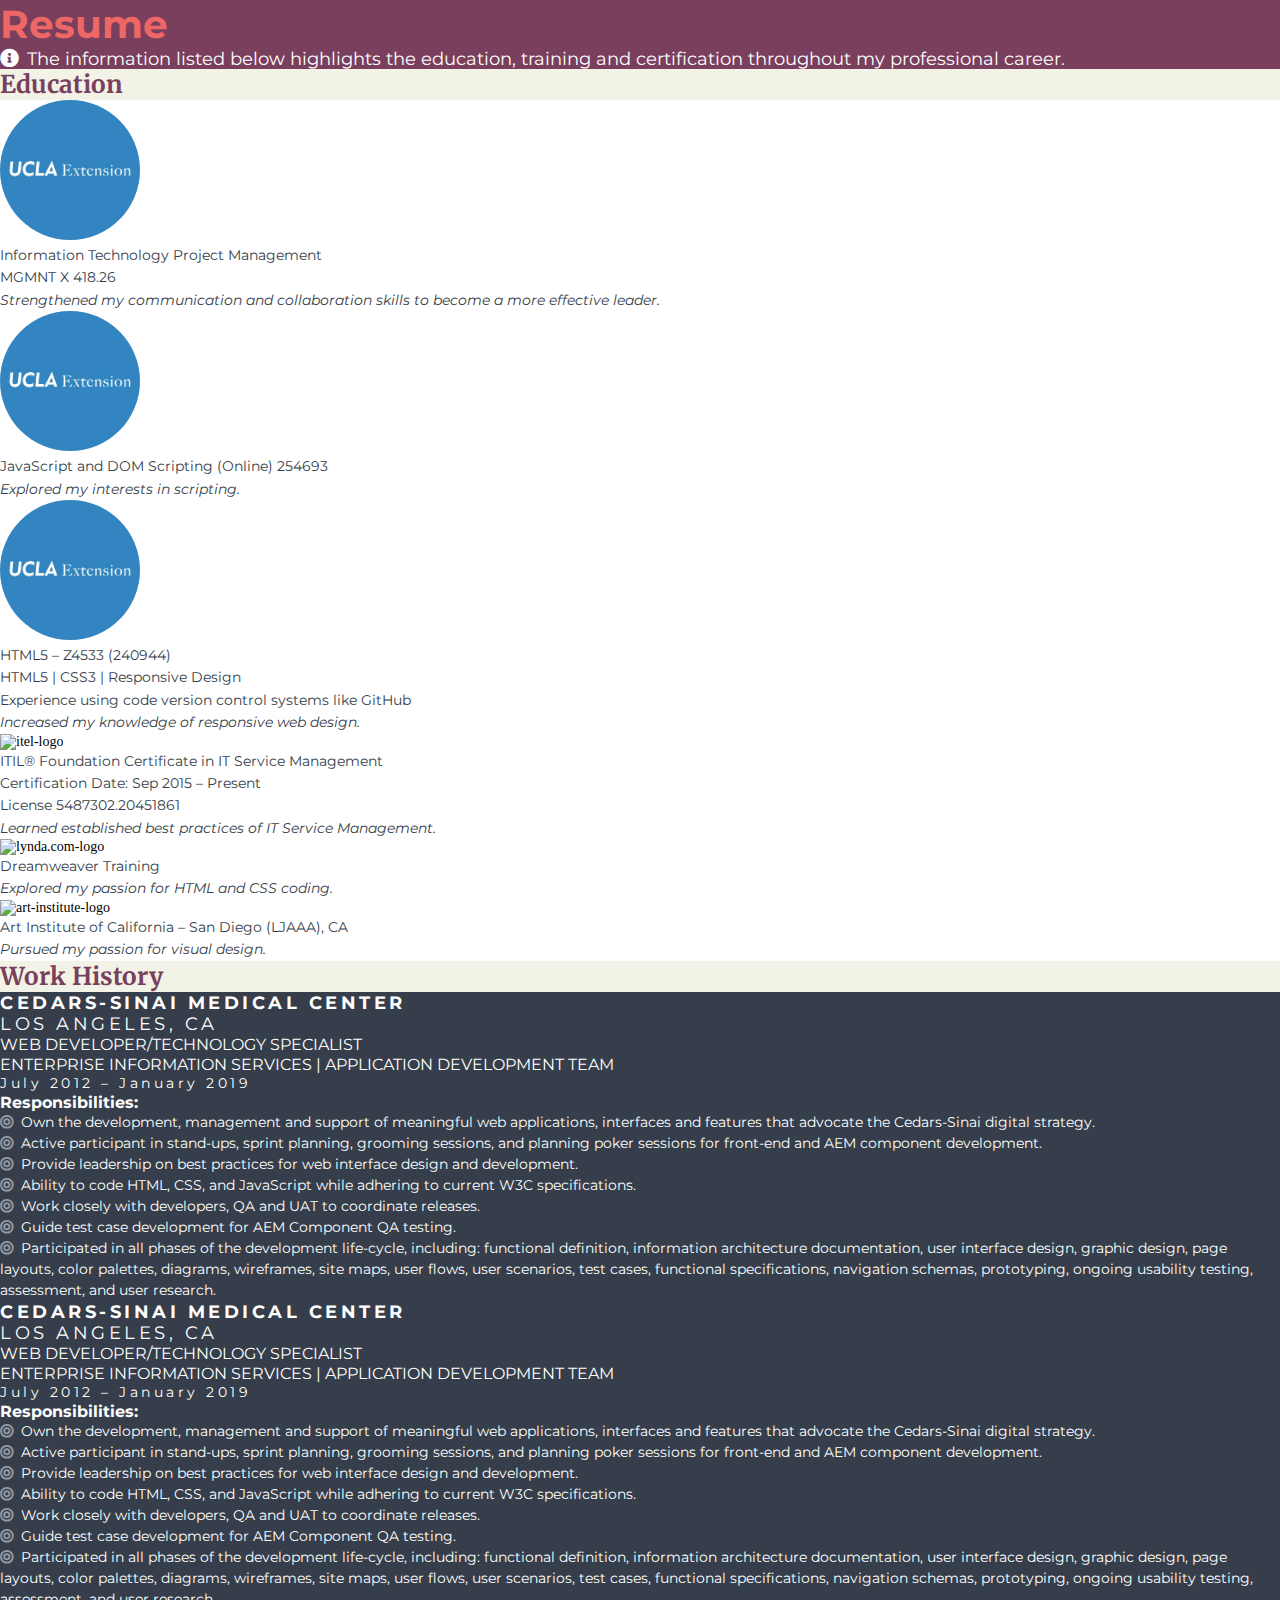
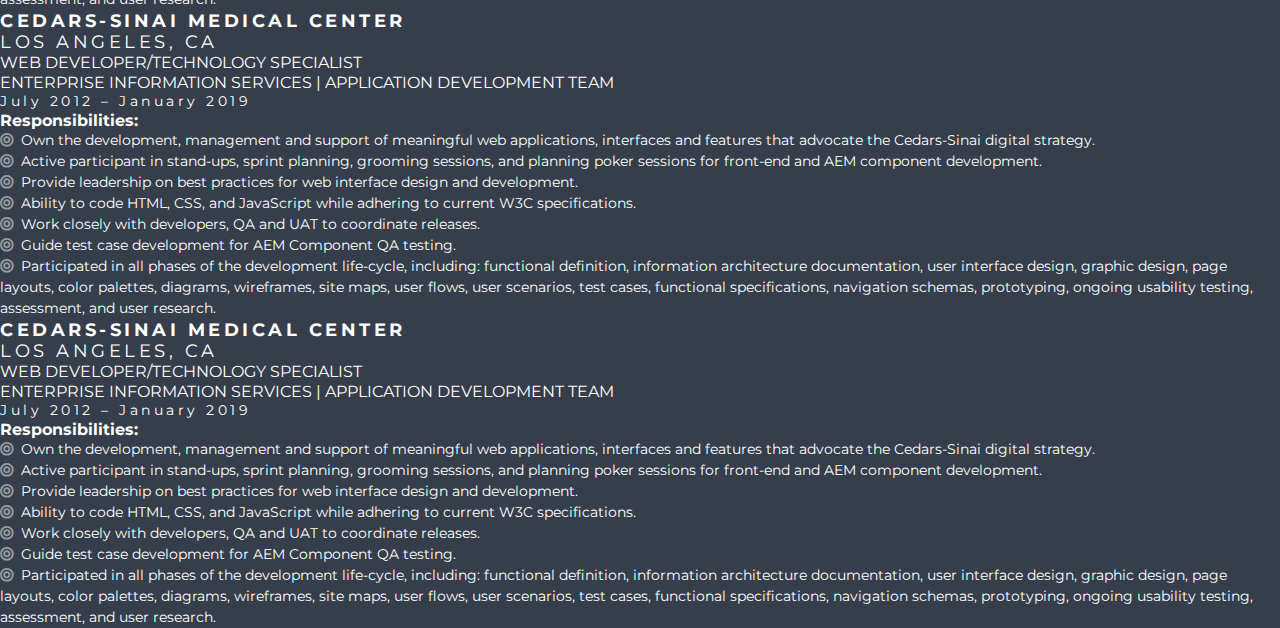
==== index.html @ c9a54ec4 "initial set up" ====
<!DOCTYPE html>
<html lang="en">
<head>
    <meta charset="UTF-8">
    <meta name="viewport" content="width=device-width, initial-scale=1.0">
    <meta http-equiv="X-UA-Compatible" content="ie=edge">
    <link rel="stylesheet" type="text/css" href="/css/main.css">    
    <link rel="stylesheet" href="https://use.fontawesome.com/releases/v5.6.3/css/all.css">

    <title>Document</title>
</head>
<body>
<div class="container">

    <div class="grid">

    <header class="component-head">
        <h1 class="title-text">Resume</h1>
        <p class="lead-in-text"><i class="fas fa-info-circle"></i>The information listed below highlights the education, training and certification throughout my professional career.</p>
    </header>
    <section class="component-top">

        <h2 class="subhead-text--lg">Education</h2>
        <div class="component-card-wrap">
            <!-- card 1 -->
            <div class="sub-component-card">
                <img src="/img/uclaExtlogo.jpg" alt="ucla-logo" class="round-image">
                <ul class="card-list-bulls">
                    <li>Information Technology Project Management</li>
                    <li>MGMNT X 418.26</li>
                    <li class="nobull-list"><em>Strengthened my communication and collaboration skills to become a more effective leader.</em></li>
                </ul>
            </div>
            <!-- card 2 -->
            <div class="sub-component-card">
                <img src="/img/uclaExtlogo.jpg" alt="ucla-logo" class="round-image">
                <ul class="card-list-bulls">
                    <li>JavaScript and DOM Scripting (Online) 254693</li>
                    <li class="nobull-list"><em>Explored my interests in scripting.</em></li>
                </ul>
            </div>
            <!-- card 3 -->
            <div class="sub-component-card">
                <img src="/img/uclaExtlogo.jpg" alt="ucla-logo" class="round-image">
                <ul class="card-list-bulls">
                    <li>HTML5 – Z4533 (240944)</li>
                    <li>HTML5 | CSS3 | Responsive Design</li>
                    <li>Experience using code version control systems like GitHub</li>
                    <li class="nobull-list"><em>Increased my knowledge of responsive web design.</em></li>
                </ul>
            </div>
            <!-- card 4 -->
            <div class="sub-component-card">
                <img src="http://michaelrinella.com/wp-content/uploads/2018/07/itelLogo.png" alt="itel-logo" class="regular-image">
                <ul class="card-list-bulls">
                    <li>ITIL® Foundation Certificate in IT Service Management</li>
                    <li>Certification Date: Sep 2015 – Present</li>
                    <li>License 5487302.20451861</li>
                    <li class="nobull-list"><em>Learned established best practices of IT Service Management.</em></li>
                </ul>
            </div>
            <!-- card 5 -->
            <div class="sub-component-card">
                <img src="http://michaelrinella.com/wp-content/uploads/2019/01/lynda.jpg" alt="lynda.com-logo" class="regular-image">
                <ul class="card-list-bulls">
                    <li>Dreamweaver Training</li>
                    <li class="nobull-list"><em>Explored my passion for HTML and CSS coding.</em></li>
                </ul>
            </div>
            <!-- card 4 -->
            <div class="sub-component-card">
                <img src="http://michaelrinella.com/wp-content/uploads/2019/01/aiLogo.png" alt="art-institute-logo" class="regular-image">
                <ul class="card-list-bulls">
                    <li>Art Institute of California – San Diego (LJAAA), CA</li>
                    <li class="nobull-list"><em>Pursued my passion for visual design.</em></li>
                </ul>
            </div>

        </div>

    </section>

    <section class="component-middle">
        <h2 class="subhead-text--lg">Work History</h2>
        <div class="component-box-wrap">
            <!-- box 1 -->
            <div class="sub-component-box">
                <h3 class="subhead-text--md"><span>Cedars-Sinai Medical Center</span><br>Los Angeles, CA</h3>
                <h4 class="subhead-text--sm">Web Developer/Technology Specialist<br>Enterprise Information Services | Application Development Team</h4>
                <h5 class="date-text">July 2012 – January 2019</h5>
                <p class="normal-text--white"><strong>Responsibilities:</strong></p>
                <ul class="card-list-nobulls">
                    <li><i class="fas fa-bullseye"></i>Own the development, management and support of meaningful web applications, interfaces and features that advocate the Cedars-Sinai digital strategy.</li>
                    <li><i class="fas fa-bullseye"></i>Active participant in stand-ups, sprint planning, grooming sessions, and planning poker sessions for front-end and AEM component development.</li>
                    <li><i class="fas fa-bullseye"></i>Provide leadership on best practices for web interface design and development.</li>
                    <li><i class="fas fa-bullseye"></i>Ability to code HTML, CSS, and JavaScript while adhering to current W3C specifications.</li>
                    <li><i class="fas fa-bullseye"></i>Work closely with developers, QA and UAT to coordinate releases.</li>
                    <li><i class="fas fa-bullseye"></i>Guide test case development for AEM Component QA testing.</li>
                    <li><i class="fas fa-bullseye"></i>Participated in all phases of the development life-cycle, including: functional definition, information architecture documentation, user interface design, 
                    graphic design, page layouts, color palettes, diagrams, wireframes, site maps, user flows, user scenarios, test cases, functional specifications, navigation schemas, prototyping, ongoing usability testing, assessment, and user research.</li>
                </ul>
            </div>
             <!-- box 2 -->
            <div class="sub-component-box">
                <h3 class="subhead-text--md"><span>Cedars-Sinai Medical Center</span><br>Los Angeles, CA</h3>
                <h4 class="subhead-text--sm">Web Developer/Technology Specialist<br>Enterprise Information Services | Application Development Team</h4>
                <h5 class="date-text">July 2012 – January 2019</h5>
                <p class="normal-text--white"><strong>Responsibilities:</strong></p>
                <ul class="card-list-nobulls">
                    <li><i class="fas fa-bullseye"></i>Own the development, management and support of meaningful web applications, interfaces and features that advocate the Cedars-Sinai digital strategy.</li>
                    <li><i class="fas fa-bullseye"></i>Active participant in stand-ups, sprint planning, grooming sessions, and planning poker sessions for front-end and AEM component development.</li>
                    <li><i class="fas fa-bullseye"></i>Provide leadership on best practices for web interface design and development.</li>
                    <li><i class="fas fa-bullseye"></i>Ability to code HTML, CSS, and JavaScript while adhering to current W3C specifications.</li>
                    <li><i class="fas fa-bullseye"></i>Work closely with developers, QA and UAT to coordinate releases.</li>
                    <li><i class="fas fa-bullseye"></i>Guide test case development for AEM Component QA testing.</li>
                    <li><i class="fas fa-bullseye"></i>Participated in all phases of the development life-cycle, including: functional definition, information architecture documentation, user interface design, 
                    graphic design, page layouts, color palettes, diagrams, wireframes, site maps, user flows, user scenarios, test cases, functional specifications, navigation schemas, prototyping, ongoing usability testing, assessment, and user research.</li>
                </ul>
            </div>
            <!-- box 3 -->
            <div class="sub-component-box">
                <h3 class="subhead-text--md"><span>Cedars-Sinai Medical Center</span><br>Los Angeles, CA</h3>
                <h4 class="subhead-text--sm">Web Developer/Technology Specialist<br>Enterprise Information Services | Application Development Team</h4>
                <h5 class="date-text">July 2012 – January 2019</h5>
                <p class="normal-text--white"><strong>Responsibilities:</strong></p>
                <ul class="card-list-nobulls">
                    <li><i class="fas fa-bullseye"></i>Own the development, management and support of meaningful web applications, interfaces and features that advocate the Cedars-Sinai digital strategy.</li>
                    <li><i class="fas fa-bullseye"></i>Active participant in stand-ups, sprint planning, grooming sessions, and planning poker sessions for front-end and AEM component development.</li>
                    <li><i class="fas fa-bullseye"></i>Provide leadership on best practices for web interface design and development.</li>
                    <li><i class="fas fa-bullseye"></i>Ability to code HTML, CSS, and JavaScript while adhering to current W3C specifications.</li>
                    <li><i class="fas fa-bullseye"></i>Work closely with developers, QA and UAT to coordinate releases.</li>
                    <li><i class="fas fa-bullseye"></i>Guide test case development for AEM Component QA testing.</li>
                    <li><i class="fas fa-bullseye"></i>Participated in all phases of the development life-cycle, including: functional definition, information architecture documentation, user interface design, 
                    graphic design, page layouts, color palettes, diagrams, wireframes, site maps, user flows, user scenarios, test cases, functional specifications, navigation schemas, prototyping, ongoing usability testing, assessment, and user research.</li>
                </ul>
            </div>
            <!-- box 4 -->
            <div class="sub-component-box">
                <h3 class="subhead-text--md"><span>Cedars-Sinai Medical Center</span><br>Los Angeles, CA</h3>
                <h4 class="subhead-text--sm">Web Developer/Technology Specialist<br>Enterprise Information Services | Application Development Team</h4>
                <h5 class="date-text">July 2012 – January 2019</h5>
                <p class="normal-text--white"><strong>Responsibilities:</strong></p>
                <ul class="card-list-nobulls">
                    <li><i class="fas fa-bullseye"></i>Own the development, management and support of meaningful web applications, interfaces and features that advocate the Cedars-Sinai digital strategy.</li>
                    <li><i class="fas fa-bullseye"></i>Active participant in stand-ups, sprint planning, grooming sessions, and planning poker sessions for front-end and AEM component development.</li>
                    <li><i class="fas fa-bullseye"></i>Provide leadership on best practices for web interface design and development.</li>
                    <li><i class="fas fa-bullseye"></i>Ability to code HTML, CSS, and JavaScript while adhering to current W3C specifications.</li>
                    <li><i class="fas fa-bullseye"></i>Work closely with developers, QA and UAT to coordinate releases.</li>
                    <li><i class="fas fa-bullseye"></i>Guide test case development for AEM Component QA testing.</li>
                    <li><i class="fas fa-bullseye"></i>Participated in all phases of the development life-cycle, including: functional definition, information architecture documentation, user interface design, 
                    graphic design, page layouts, color palettes, diagrams, wireframes, site maps, user flows, user scenarios, test cases, functional specifications, navigation schemas, prototyping, ongoing usability testing, assessment, and user research.</li>
                </ul>
            </div>

        </div>
    </section>
    
    </div>

</div>
</body>
</html>
---- css/main.css ----
@import url("https://fonts.googleapis.com/css?family=Merriweather:400,700|Montserrat:400,700&display=swap");
*, h1, h2, h3, h4, h5, p {
  margin: 0;
  padding: 0;
}

html {
  font-size: 14px;
}

.title-text {
  font-family: 'Montserrat', sans-serif;
  font-size: 2.8rem;
  font-weight: 700;
  color: #ED6767;
}

.lead-in-text {
  font-family: 'Montserrat', sans-serif;
  font-size: 1.25rem;
  font-weight: 400;
  color: #FFFFFF;
}

.subhead-text--lg {
  font-family: 'Merriweather', serif;
  font-size: 1.75rem;
  font-weight: 700;
  color: #793F5C;
}

.subhead-text--md {
  font-family: 'Montserrat', sans-serif;
  font-size: 1.25rem;
  font-weight: 400;
  color: #FFFFFF;
  text-transform: uppercase;
  letter-spacing: .25rem;
}

span {
  font-weight: 700;
}

.subhead-text--sm {
  font-family: 'Montserrat', sans-serif;
  font-size: 1.15rem;
  font-weight: 400;
  color: #FFFFFF;
  text-transform: uppercase;
}

.normal-text {
  font-family: 'Montserrat', sans-serif;
  font-size: 1.15rem;
  font-weight: 400;
  color: #FFFFFF;
}

.normal-text--white {
  font-family: 'Montserrat', sans-serif;
  font-size: 1.15rem;
  font-weight: 400;
  color: #FFFFFF;
}

.date-text {
  font-family: 'Montserrat', sans-serif;
  font-size: 1rem;
  font-weight: 400;
  color: #FFFFFF;
  letter-spacing: .25rem;
}

.card-list-bulls {
  font-family: 'Montserrat', sans-serif;
  font-size: 1rem;
  font-weight: 400;
  line-height: 1.6;
  color: #353E4A;
}

.card-list-nobulls {
  font-family: 'Montserrat', sans-serif;
  font-size: 1rem;
  font-weight: 400;
  list-style-type: none;
  line-height: 1.5rem;
  color: #FFFFFF;
}

.nobull-list {
  list-style-type: none;
}

.fa-info-circle {
  font-size: 1.35rem;
  margin-right: .55rem;
}

.fa-image, .fa-comments, .fa-code, .fa-users, .fa-chart-area, .fa-code-branch {
  font-size: 6rem;
  color: #353E4A;
}

.fa-bullseye {
  margin-right: .50rem;
  color: rgba(250, 250, 250, 0.5);
}

header {
  background: #793F5C;
}

.component-top {
  background: #F2F2E6;
}

.sub-component-card {
  background: #FFFFFF;
}

.component-middle {
  background: #F2F2E6;
}

.sub-component-box {
  background: #353E4A;
}

img.round-image {
  width: 10rem;
  height: 10rem;
  border-radius: 50%;
  margin: 0 auto;
}

img.regular-image {
  width: 10rem;
  height: auto;
  margin: 0 auto;
}
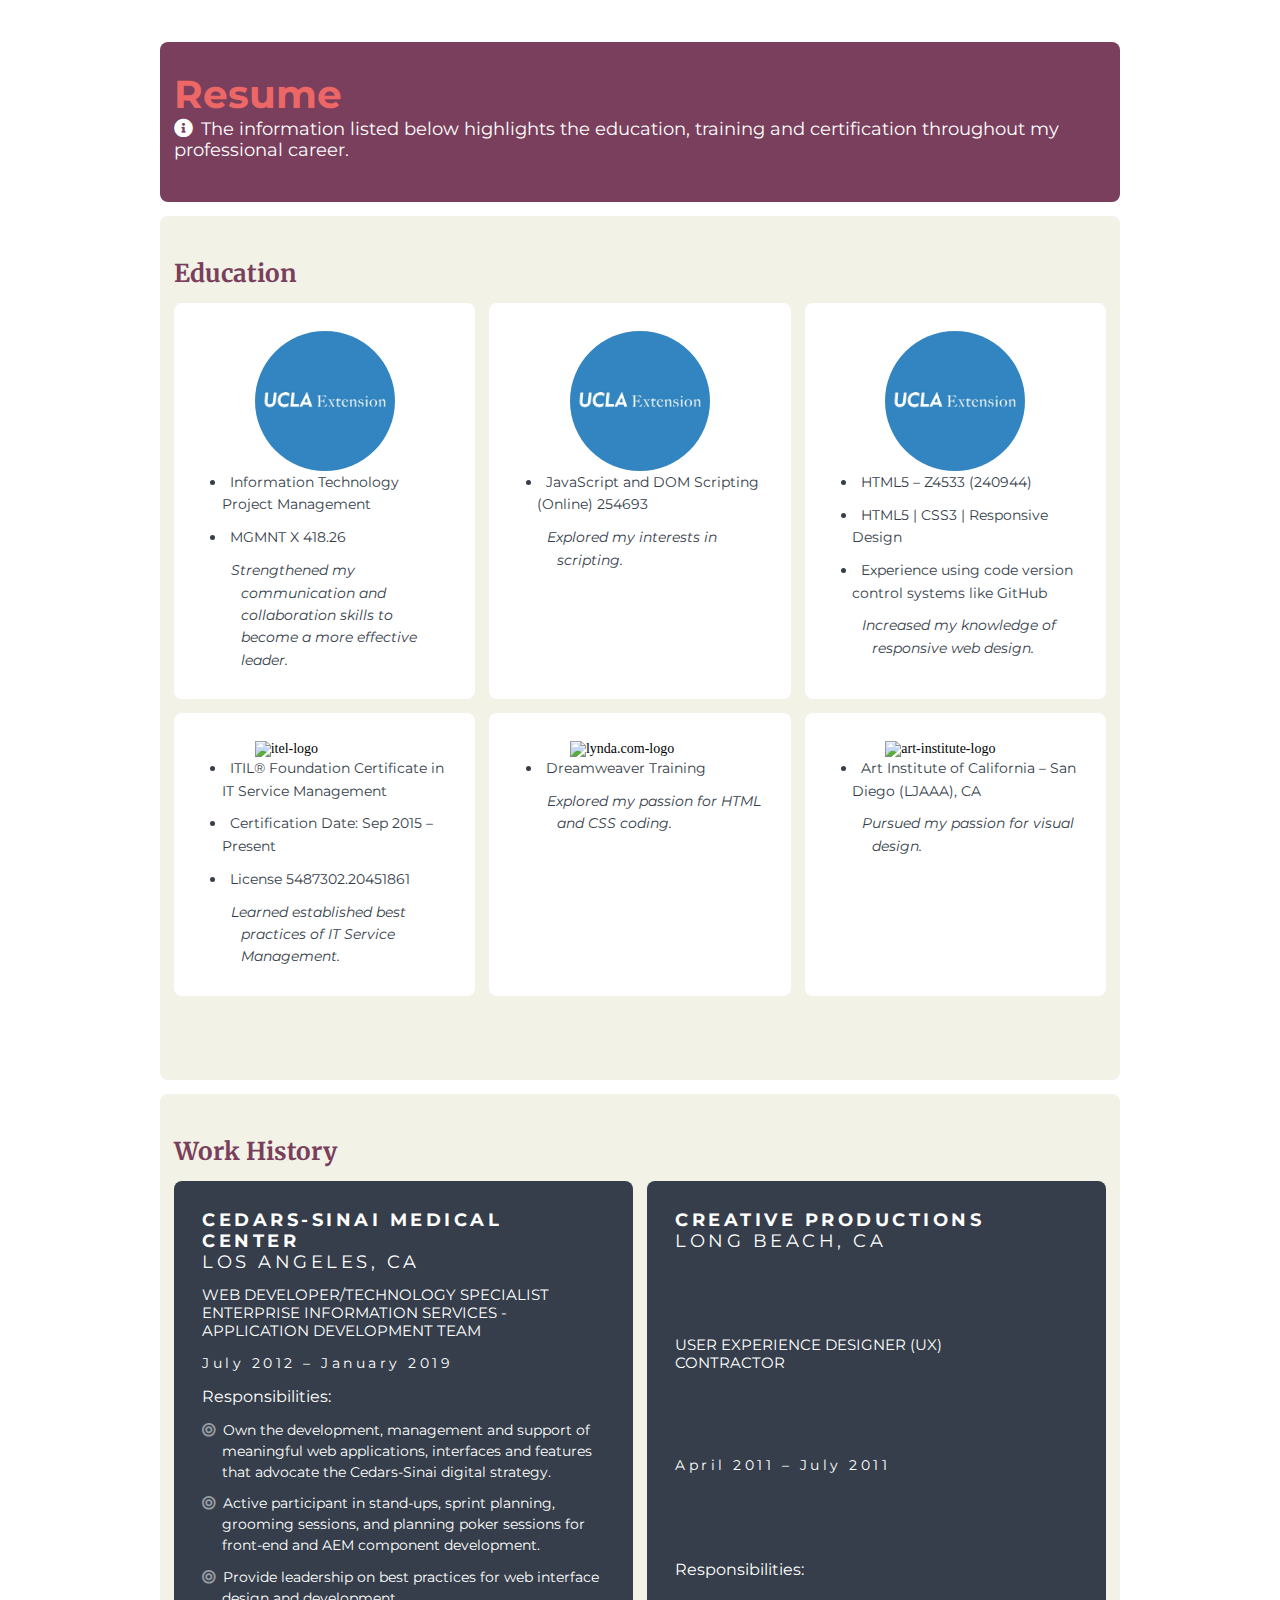
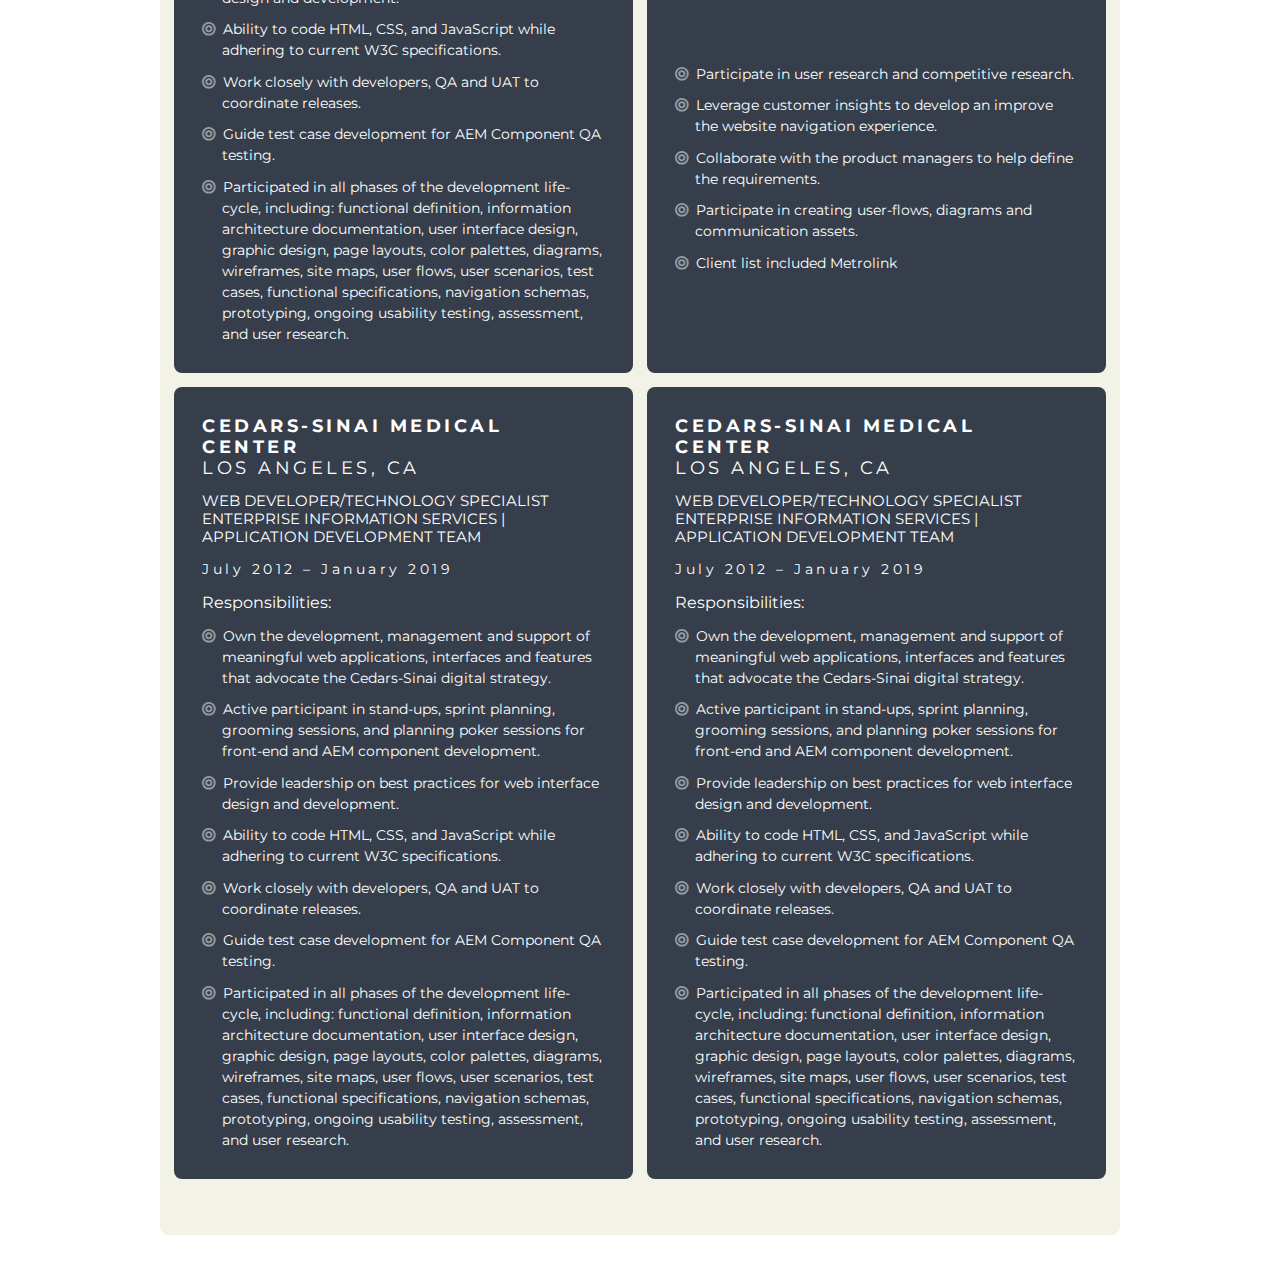
==== commit 1d8f7e40: "changes to html and css" ====
--- a/index.html
+++ b/index.html
@@ -18,7 +18,7 @@
         <h1 class="title-text">Resume</h1>
         <p class="lead-in-text"><i class="fas fa-info-circle"></i>The information listed below highlights the education, training and certification throughout my professional career.</p>
     </header>
-    <section class="component-top">
+    <section class="component-card">
 
         <h2 class="subhead-text--lg">Education</h2>
         <div class="component-card-wrap">
@@ -80,15 +80,15 @@
 
     </section>
 
-    <section class="component-middle">
+    <section class="component-box">
         <h2 class="subhead-text--lg">Work History</h2>
         <div class="component-box-wrap">
             <!-- box 1 -->
             <div class="sub-component-box">
                 <h3 class="subhead-text--md"><span>Cedars-Sinai Medical Center</span><br>Los Angeles, CA</h3>
-                <h4 class="subhead-text--sm">Web Developer/Technology Specialist<br>Enterprise Information Services | Application Development Team</h4>
+                <h4 class="subhead-text--sm">Web Developer/Technology Specialist<br>Enterprise Information Services - Application Development Team</h4>
                 <h5 class="date-text">July 2012 – January 2019</h5>
-                <p class="normal-text--white"><strong>Responsibilities:</strong></p>
+                <p class="normal-text--white">Responsibilities:</p>
                 <ul class="card-list-nobulls">
                     <li><i class="fas fa-bullseye"></i>Own the development, management and support of meaningful web applications, interfaces and features that advocate the Cedars-Sinai digital strategy.</li>
                     <li><i class="fas fa-bullseye"></i>Active participant in stand-ups, sprint planning, grooming sessions, and planning poker sessions for front-end and AEM component development.</li>
@@ -102,19 +102,16 @@
             </div>
              <!-- box 2 -->
             <div class="sub-component-box">
-                <h3 class="subhead-text--md"><span>Cedars-Sinai Medical Center</span><br>Los Angeles, CA</h3>
-                <h4 class="subhead-text--sm">Web Developer/Technology Specialist<br>Enterprise Information Services | Application Development Team</h4>
-                <h5 class="date-text">July 2012 – January 2019</h5>
-                <p class="normal-text--white"><strong>Responsibilities:</strong></p>
+                <h3 class="subhead-text--md"><span>Creative Productions</span><br>Long Beach, CA</h3>
+                <h4 class="subhead-text--sm">User Experience Designer (UX)<br>Contractor</h4>
+                <h5 class="date-text">April 2011 – July 2011</h5>
+                <p class="normal-text--white">Responsibilities:</p>
                 <ul class="card-list-nobulls">
-                    <li><i class="fas fa-bullseye"></i>Own the development, management and support of meaningful web applications, interfaces and features that advocate the Cedars-Sinai digital strategy.</li>
-                    <li><i class="fas fa-bullseye"></i>Active participant in stand-ups, sprint planning, grooming sessions, and planning poker sessions for front-end and AEM component development.</li>
-                    <li><i class="fas fa-bullseye"></i>Provide leadership on best practices for web interface design and development.</li>
-                    <li><i class="fas fa-bullseye"></i>Ability to code HTML, CSS, and JavaScript while adhering to current W3C specifications.</li>
-                    <li><i class="fas fa-bullseye"></i>Work closely with developers, QA and UAT to coordinate releases.</li>
-                    <li><i class="fas fa-bullseye"></i>Guide test case development for AEM Component QA testing.</li>
-                    <li><i class="fas fa-bullseye"></i>Participated in all phases of the development life-cycle, including: functional definition, information architecture documentation, user interface design, 
-                    graphic design, page layouts, color palettes, diagrams, wireframes, site maps, user flows, user scenarios, test cases, functional specifications, navigation schemas, prototyping, ongoing usability testing, assessment, and user research.</li>
+                    <li><i class="fas fa-bullseye"></i>Participate in user research and competitive research.</li>
+                    <li><i class="fas fa-bullseye"></i>Leverage customer insights to develop an improve the website navigation experience.</li>
+                    <li><i class="fas fa-bullseye"></i>Collaborate with the product managers to help define the requirements.</li>
+                    <li><i class="fas fa-bullseye"></i>Participate in creating user-flows, diagrams and communication assets.</li>
+                    <li><i class="fas fa-bullseye"></i>Client list included Metrolink</li>
                 </ul>
             </div>
             <!-- box 3 -->
@@ -122,7 +119,7 @@
                 <h3 class="subhead-text--md"><span>Cedars-Sinai Medical Center</span><br>Los Angeles, CA</h3>
                 <h4 class="subhead-text--sm">Web Developer/Technology Specialist<br>Enterprise Information Services | Application Development Team</h4>
                 <h5 class="date-text">July 2012 – January 2019</h5>
-                <p class="normal-text--white"><strong>Responsibilities:</strong></p>
+                <p class="normal-text--white">Responsibilities:</p>
                 <ul class="card-list-nobulls">
                     <li><i class="fas fa-bullseye"></i>Own the development, management and support of meaningful web applications, interfaces and features that advocate the Cedars-Sinai digital strategy.</li>
                     <li><i class="fas fa-bullseye"></i>Active participant in stand-ups, sprint planning, grooming sessions, and planning poker sessions for front-end and AEM component development.</li>
@@ -139,7 +136,7 @@
                 <h3 class="subhead-text--md"><span>Cedars-Sinai Medical Center</span><br>Los Angeles, CA</h3>
                 <h4 class="subhead-text--sm">Web Developer/Technology Specialist<br>Enterprise Information Services | Application Development Team</h4>
                 <h5 class="date-text">July 2012 – January 2019</h5>
-                <p class="normal-text--white"><strong>Responsibilities:</strong></p>
+                <p class="normal-text--white">Responsibilities:</p>
                 <ul class="card-list-nobulls">
                     <li><i class="fas fa-bullseye"></i>Own the development, management and support of meaningful web applications, interfaces and features that advocate the Cedars-Sinai digital strategy.</li>
                     <li><i class="fas fa-bullseye"></i>Active participant in stand-ups, sprint planning, grooming sessions, and planning poker sessions for front-end and AEM component development.</li>
--- a/css/main.css
+++ b/css/main.css
@@ -27,6 +27,8 @@
   font-size: 1.75rem;
   font-weight: 700;
   color: #793F5C;
+  margin-left: 1rem;
+  margin-top: 3rem;
 }
 
 .subhead-text--md {
@@ -36,6 +38,7 @@
   color: #FFFFFF;
   text-transform: uppercase;
   letter-spacing: .25rem;
+  margin-bottom: 1rem;
 }
 
 span {
@@ -44,32 +47,34 @@
 
 .subhead-text--sm {
   font-family: 'Montserrat', sans-serif;
+  font-size: 1.05rem;
+  font-weight: 400;
+  color: #FFFFFF;
+  text-transform: uppercase;
+  margin-bottom: 1rem;
+}
+
+.normal-text {
+  font-family: 'Montserrat', sans-serif;
   font-size: 1.15rem;
   font-weight: 400;
   color: #FFFFFF;
-  text-transform: uppercase;
-}
-
-.normal-text {
+}
+
+.normal-text--white {
   font-family: 'Montserrat', sans-serif;
   font-size: 1.15rem;
   font-weight: 400;
   color: #FFFFFF;
 }
 
-.normal-text--white {
-  font-family: 'Montserrat', sans-serif;
-  font-size: 1.15rem;
-  font-weight: 400;
-  color: #FFFFFF;
-}
-
 .date-text {
   font-family: 'Montserrat', sans-serif;
   font-size: 1rem;
   font-weight: 400;
   color: #FFFFFF;
   letter-spacing: .25rem;
+  margin-bottom: 1rem;
 }
 
 .card-list-bulls {
@@ -78,6 +83,9 @@
   font-weight: 400;
   line-height: 1.6;
   color: #353E4A;
+  list-style-position: inside;
+  padding-left: 1.40rem;
+  text-indent: -.80rem;
 }
 
 .card-list-nobulls {
@@ -87,10 +95,15 @@
   list-style-type: none;
   line-height: 1.5rem;
   color: #FFFFFF;
+  padding-left: 1.40rem;
+  text-indent: -.70rem;
+  margin-top: 1rem;
 }
 
 .nobull-list {
   list-style-type: none;
+  padding-left: 1.40rem;
+  text-indent: -.70rem;
 }
 
 .fa-info-circle {
@@ -108,11 +121,19 @@
   color: rgba(250, 250, 250, 0.5);
 }
 
+.sub-component-box li:not(:last-child) {
+  margin-bottom: .75rem;
+}
+
+.sub-component-card li:not(:last-child) {
+  margin-bottom: .75rem;
+}
+
 header {
   background: #793F5C;
 }
 
-.component-top {
+.component-card {
   background: #F2F2E6;
 }
 
@@ -120,7 +141,7 @@
   background: #FFFFFF;
 }
 
-.component-middle {
+.component-box {
   background: #F2F2E6;
 }
 
@@ -140,3 +161,119 @@
   height: auto;
   margin: 0 auto;
 }
+
+.grid {
+  margin: 0;
+  display: grid;
+  display: -ms-grid;
+  -ms-grid-rows: auto auto auto auto;
+  -ms-grid-columns: 1fr;
+  grid-template: "header" "component-top" "component-middle" / 1fr;
+}
+
+header {
+  padding: 2rem 1rem 3rem 1rem;
+  margin-bottom: 1rem;
+}
+
+.component-card {
+  margin-bottom: 1rem;
+}
+
+.component-card-wrap {
+  display: grid;
+  display: -ms-grid;
+  -ms-grid-rows: auto auto auto auto auto auto;
+  -ms-grid-columns: 1fr;
+  grid-template: "sub-component-card" "sub-component-card" "sub-component-card" "sub-component-card" "sub-component-card" "sub-component-card" / 1fr;
+  padding: 1rem 1rem 4rem 1rem;
+  margin-bottom: 1rem;
+}
+
+.component-card-wrap .sub-component-card {
+  display: grid;
+  display: -ms-grid;
+  -ms-grid-rows: auto auto;
+  -ms-grid-columns: 1fr;
+  grid-template: "img" "card-list-bulls" / 1fr;
+  padding: 2rem 2rem;
+  border-radius: 8px;
+  margin-bottom: 1rem;
+  display: -webkit-box;
+  display: -ms-flexbox;
+  display: flex;
+  -webkit-box-orient: vertical;
+  -webkit-box-direction: normal;
+  -ms-flex-direction: column;
+  flex-direction: column;
+  -webkit-box-pack: start;
+  -ms-flex-pack: start;
+  justify-content: flex-start;
+  -webkit-box-align: start;
+  -ms-flex-align: start;
+  align-items: flex-start;
+}
+
+.component-box-wrap {
+  display: grid;
+  display: -ms-grid;
+  -ms-grid-rows: auto auto auto auto;
+  -ms-grid-columns: 1fr;
+  grid-template: "sub-component-box" "sub-component-box" "sub-component-box" "sub-component-box" / 1fr;
+  padding: 1rem 1rem 3rem 1rem;
+}
+
+.component-box-wrap .sub-component-box {
+  display: grid;
+  display: -ms-grid;
+  -ms-grid-rows: auto auto auto auto auto;
+  -ms-grid-columns: 1fr;
+  grid-template: "subhead-text--md" "subhead-text--sm" "date-text" "normal-text--white" "card-list-nobulls" / 1fr;
+  padding: 2rem 2rem;
+  border-radius: 8px;
+  margin-bottom: 1rem;
+}
+
+@media screen and (min-width: 768px) {
+  .component-card-wrap {
+    display: grid;
+    display: -ms-grid;
+    -ms-grid-rows: auto auto auto;
+    -ms-grid-columns: 1fr 1fr;
+    grid-template: "sub-component-card sub-component-card"  "sub-component-card sub-component-card"  "sub-component-card sub-component-card"  / 1fr 1fr;
+    grid-column-gap: 1rem;
+  }
+}
+
+@media screen and (min-width: 990px) {
+  .container {
+    width: 75%;
+    margin: 0 auto;
+  }
+  header {
+    border-radius: 8px;
+    margin-top: 3rem;
+  }
+  .component-card {
+    border-radius: 8px;
+  }
+  .component-card .component-card-wrap {
+    display: grid;
+    display: -ms-grid;
+    -ms-grid-rows: auto auto auto;
+    -ms-grid-columns: 1fr 1fr 1fr;
+    grid-template: "sub-component-card sub-component-card sub-component-card" "sub-component-card sub-component-card sub-component-card" / 1fr 1fr 1fr;
+  }
+  .component-box {
+    border-radius: 8px;
+    margin-bottom: 3rem;
+  }
+  .component-box .component-box-wrap {
+    display: grid;
+    display: -ms-grid;
+    -ms-grid-rows: auto auto;
+    -ms-grid-columns: 1fr 1fr;
+    grid-template: "sub-component-box sub-component-box" "sub-component-box sub-component-box" / 1fr 1fr;
+    grid-column-gap: 1rem;
+  }
+}
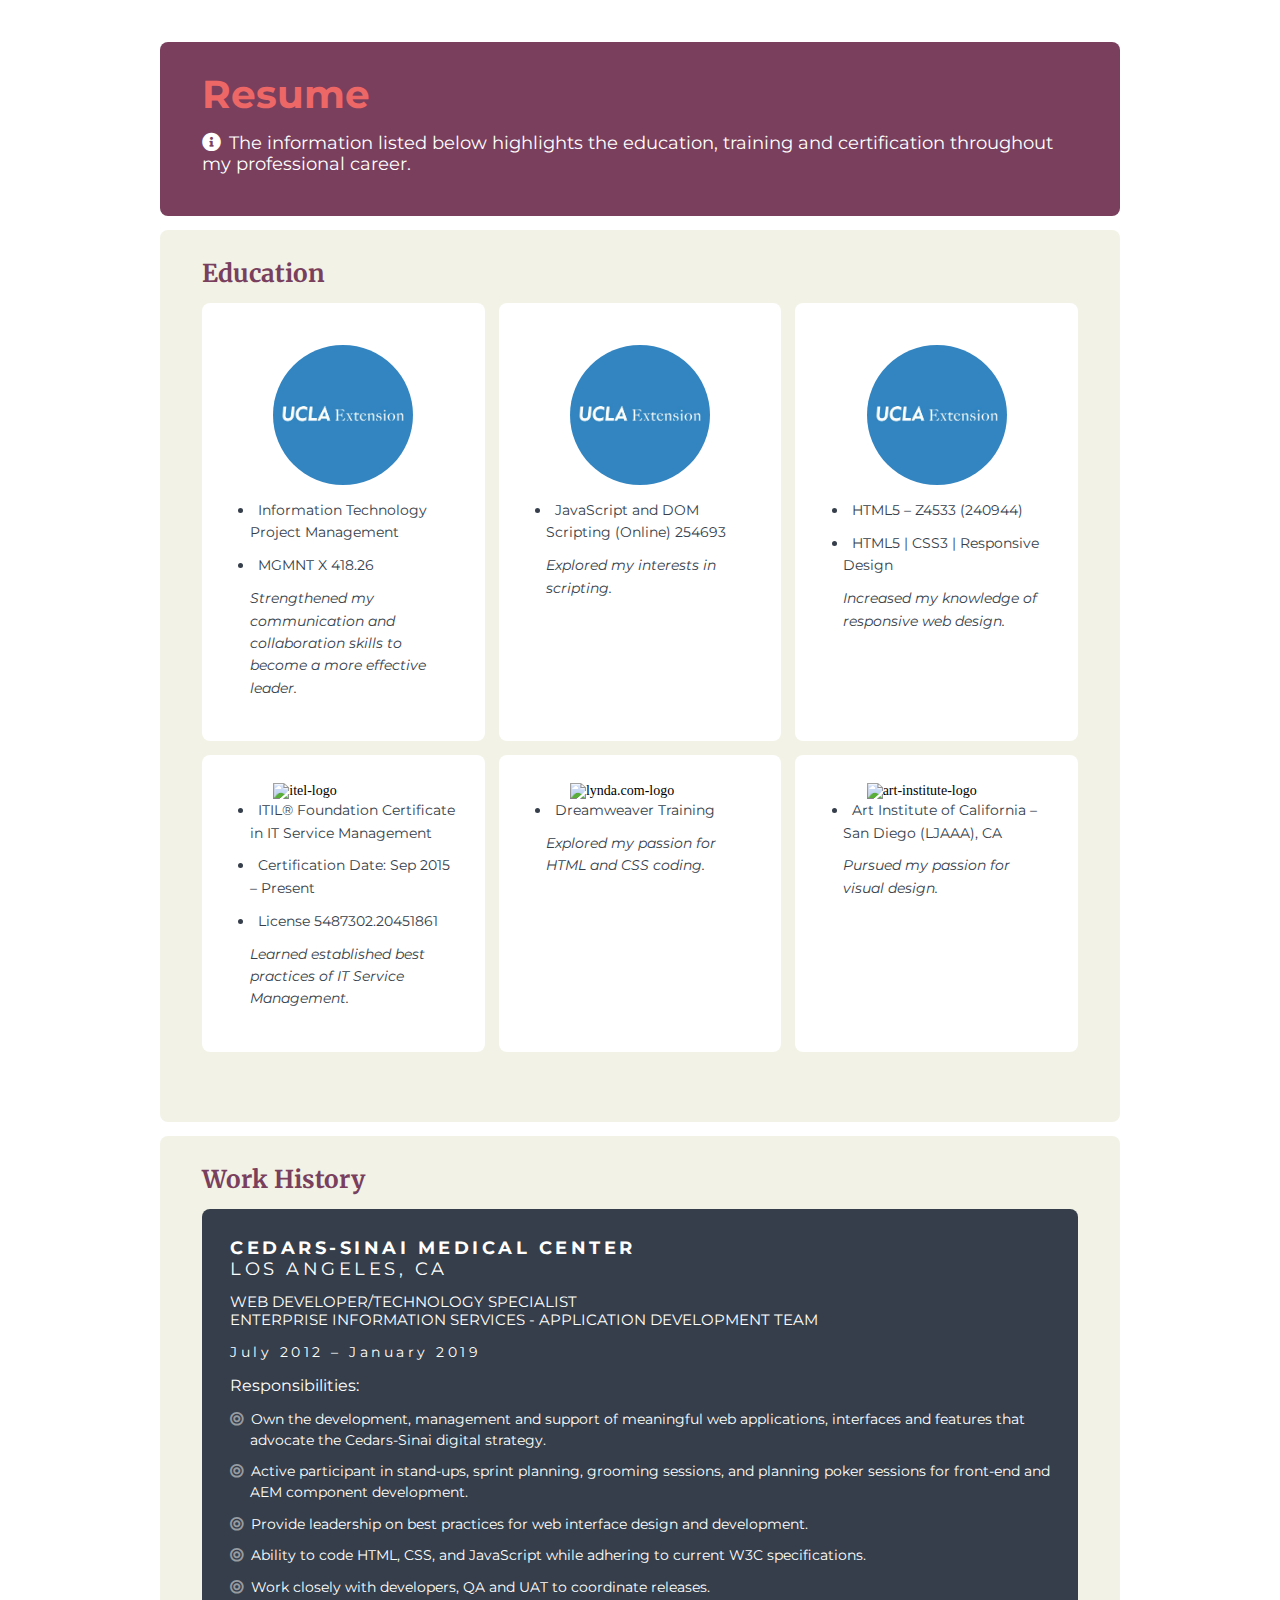
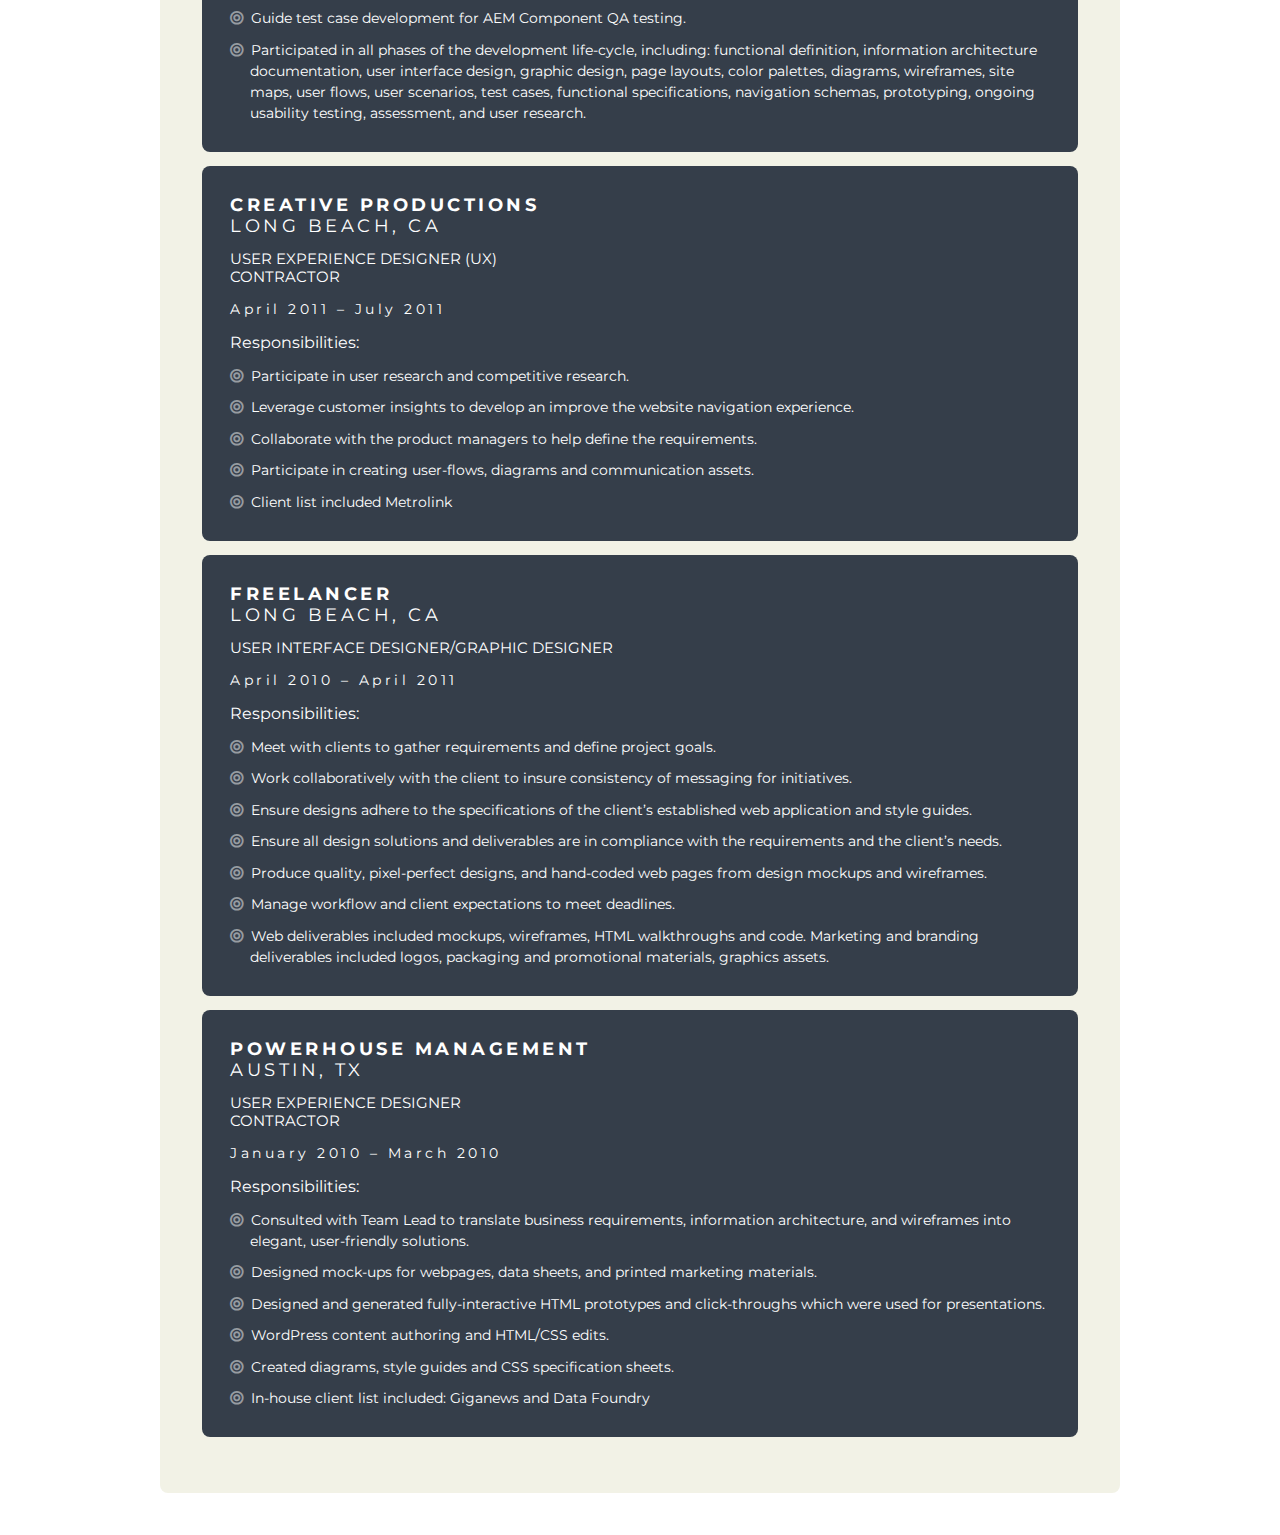
==== commit 38c8119f: "margins" ====
--- a/index.html
+++ b/index.html
@@ -45,7 +45,6 @@
                 <ul class="card-list-bulls">
                     <li>HTML5 – Z4533 (240944)</li>
                     <li>HTML5 | CSS3 | Responsive Design</li>
-                    <li>Experience using code version control systems like GitHub</li>
                     <li class="nobull-list"><em>Increased my knowledge of responsive web design.</em></li>
                 </ul>
             </div>
@@ -116,36 +115,33 @@
             </div>
             <!-- box 3 -->
             <div class="sub-component-box">
-                <h3 class="subhead-text--md"><span>Cedars-Sinai Medical Center</span><br>Los Angeles, CA</h3>
-                <h4 class="subhead-text--sm">Web Developer/Technology Specialist<br>Enterprise Information Services | Application Development Team</h4>
-                <h5 class="date-text">July 2012 – January 2019</h5>
+                <h3 class="subhead-text--md"><span>Freelancer</span><br>Long Beach, CA</h3>
+                <h4 class="subhead-text--sm">User Interface Designer/Graphic Designer</h4>
+                <h5 class="date-text">April 2010 – April 2011</h5>
                 <p class="normal-text--white">Responsibilities:</p>
                 <ul class="card-list-nobulls">
-                    <li><i class="fas fa-bullseye"></i>Own the development, management and support of meaningful web applications, interfaces and features that advocate the Cedars-Sinai digital strategy.</li>
-                    <li><i class="fas fa-bullseye"></i>Active participant in stand-ups, sprint planning, grooming sessions, and planning poker sessions for front-end and AEM component development.</li>
-                    <li><i class="fas fa-bullseye"></i>Provide leadership on best practices for web interface design and development.</li>
-                    <li><i class="fas fa-bullseye"></i>Ability to code HTML, CSS, and JavaScript while adhering to current W3C specifications.</li>
-                    <li><i class="fas fa-bullseye"></i>Work closely with developers, QA and UAT to coordinate releases.</li>
-                    <li><i class="fas fa-bullseye"></i>Guide test case development for AEM Component QA testing.</li>
-                    <li><i class="fas fa-bullseye"></i>Participated in all phases of the development life-cycle, including: functional definition, information architecture documentation, user interface design, 
-                    graphic design, page layouts, color palettes, diagrams, wireframes, site maps, user flows, user scenarios, test cases, functional specifications, navigation schemas, prototyping, ongoing usability testing, assessment, and user research.</li>
+                    <li><i class="fas fa-bullseye"></i>Meet with clients to gather requirements and define project goals.</li>
+                    <li><i class="fas fa-bullseye"></i>Work collaboratively with the client to insure consistency of messaging for initiatives.</li>
+                    <li><i class="fas fa-bullseye"></i>Ensure designs adhere to the specifications of the client’s established web application and style guides.</li>
+                    <li><i class="fas fa-bullseye"></i>Ensure all design solutions and deliverables are in compliance with the requirements and the client’s needs.</li>
+                    <li><i class="fas fa-bullseye"></i>Produce quality, pixel-perfect designs, and hand-coded web pages from design mockups and wireframes.</li>
+                    <li><i class="fas fa-bullseye"></i>Manage workflow and client expectations to meet deadlines.</li>
+                    <li><i class="fas fa-bullseye"></i>Web deliverables included mockups, wireframes, HTML walkthroughs and code. Marketing and branding deliverables included logos, packaging and promotional materials, graphics assets.</li>
                 </ul>
             </div>
             <!-- box 4 -->
             <div class="sub-component-box">
-                <h3 class="subhead-text--md"><span>Cedars-Sinai Medical Center</span><br>Los Angeles, CA</h3>
-                <h4 class="subhead-text--sm">Web Developer/Technology Specialist<br>Enterprise Information Services | Application Development Team</h4>
-                <h5 class="date-text">July 2012 – January 2019</h5>
+                <h3 class="subhead-text--md"><span>Powerhouse Management</span><br>Austin, TX</h3>
+                <h4 class="subhead-text--sm">User Experience Designer<br>Contractor</h4>
+                <h5 class="date-text">January 2010 – March 2010</h5>
                 <p class="normal-text--white">Responsibilities:</p>
                 <ul class="card-list-nobulls">
-                    <li><i class="fas fa-bullseye"></i>Own the development, management and support of meaningful web applications, interfaces and features that advocate the Cedars-Sinai digital strategy.</li>
-                    <li><i class="fas fa-bullseye"></i>Active participant in stand-ups, sprint planning, grooming sessions, and planning poker sessions for front-end and AEM component development.</li>
-                    <li><i class="fas fa-bullseye"></i>Provide leadership on best practices for web interface design and development.</li>
-                    <li><i class="fas fa-bullseye"></i>Ability to code HTML, CSS, and JavaScript while adhering to current W3C specifications.</li>
-                    <li><i class="fas fa-bullseye"></i>Work closely with developers, QA and UAT to coordinate releases.</li>
-                    <li><i class="fas fa-bullseye"></i>Guide test case development for AEM Component QA testing.</li>
-                    <li><i class="fas fa-bullseye"></i>Participated in all phases of the development life-cycle, including: functional definition, information architecture documentation, user interface design, 
-                    graphic design, page layouts, color palettes, diagrams, wireframes, site maps, user flows, user scenarios, test cases, functional specifications, navigation schemas, prototyping, ongoing usability testing, assessment, and user research.</li>
+                    <li><i class="fas fa-bullseye"></i>Consulted with Team Lead to translate business requirements, information architecture, and wireframes into elegant, user-friendly solutions.</li>
+                    <li><i class="fas fa-bullseye"></i>Designed mock-ups for webpages, data sheets, and printed marketing materials.</li>
+                    <li><i class="fas fa-bullseye"></i>Designed and generated fully-interactive HTML prototypes and click-throughs which were used for presentations.</li>
+                    <li><i class="fas fa-bullseye"></i>WordPress content authoring and HTML/CSS edits.</li>
+                    <li><i class="fas fa-bullseye"></i>Created diagrams, style guides and CSS specification sheets.</li>
+                    <li><i class="fas fa-bullseye"></i>In-house client list included: Giganews and Data Foundry</li>
                 </ul>
             </div>
 
--- a/css/main.css
+++ b/css/main.css
@@ -13,6 +13,7 @@
   font-size: 2.8rem;
   font-weight: 700;
   color: #ED6767;
+  margin-bottom: 1rem;
 }
 
 .lead-in-text {
@@ -28,7 +29,7 @@
   font-weight: 700;
   color: #793F5C;
   margin-left: 1rem;
-  margin-top: 3rem;
+  margin-top: 2rem;
 }
 
 .subhead-text--md {
@@ -102,8 +103,7 @@
 
 .nobull-list {
   list-style-type: none;
-  padding-left: 1.40rem;
-  text-indent: -.70rem;
+  text-indent: 0rem;
 }
 
 .fa-info-circle {
@@ -127,6 +127,12 @@
 
 .sub-component-card li:not(:last-child) {
   margin-bottom: .75rem;
+}
+
+@media screen and (min-width: 990px) {
+  .subhead-text--lg {
+    padding-left: 2rem;
+  }
 }
 
 header {
@@ -153,7 +159,7 @@
   width: 10rem;
   height: 10rem;
   border-radius: 50%;
-  margin: 0 auto;
+  margin: 1rem auto;
 }
 
 img.regular-image {
@@ -186,7 +192,7 @@
   -ms-grid-rows: auto auto auto auto auto auto;
   -ms-grid-columns: 1fr;
   grid-template: "sub-component-card" "sub-component-card" "sub-component-card" "sub-component-card" "sub-component-card" "sub-component-card" / 1fr;
-  padding: 1rem 1rem 4rem 1rem;
+  padding: 1rem 1rem 3rem 1rem;
   margin-bottom: 1rem;
 }
 
@@ -196,7 +202,7 @@
   -ms-grid-rows: auto auto;
   -ms-grid-columns: 1fr;
   grid-template: "img" "card-list-bulls" / 1fr;
-  padding: 2rem 2rem;
+  padding: 2rem 2rem 3rem 2rem;
   border-radius: 8px;
   margin-bottom: 1rem;
   display: -webkit-box;
@@ -232,6 +238,19 @@
   padding: 2rem 2rem;
   border-radius: 8px;
   margin-bottom: 1rem;
+  display: -webkit-box;
+  display: -ms-flexbox;
+  display: flex;
+  -webkit-box-orient: vertical;
+  -webkit-box-direction: normal;
+  -ms-flex-direction: column;
+  flex-direction: column;
+  -webkit-box-pack: start;
+  -ms-flex-pack: start;
+  justify-content: flex-start;
+  -webkit-box-align: start;
+  -ms-flex-align: start;
+  align-items: flex-start;
 }
 
 @media screen and (min-width: 768px) {
@@ -253,6 +272,8 @@
   header {
     border-radius: 8px;
     margin-top: 3rem;
+    padding-left: 3rem;
+    padding-right: 3rem;
   }
   .component-card {
     border-radius: 8px;
@@ -263,17 +284,15 @@
     -ms-grid-rows: auto auto auto;
     -ms-grid-columns: 1fr 1fr 1fr;
     grid-template: "sub-component-card sub-component-card sub-component-card" "sub-component-card sub-component-card sub-component-card" / 1fr 1fr 1fr;
+    padding-left: 3rem;
+    padding-right: 3rem;
+  }
+  .component-box-wrap {
+    padding-left: 3rem;
+    padding-right: 3rem;
   }
   .component-box {
     border-radius: 8px;
     margin-bottom: 3rem;
   }
-  .component-box .component-box-wrap {
-    display: grid;
-    display: -ms-grid;
-    -ms-grid-rows: auto auto;
-    -ms-grid-columns: 1fr 1fr;
-    grid-template: "sub-component-box sub-component-box" "sub-component-box sub-component-box" / 1fr 1fr;
-    grid-column-gap: 1rem;
-  }
-}
+}
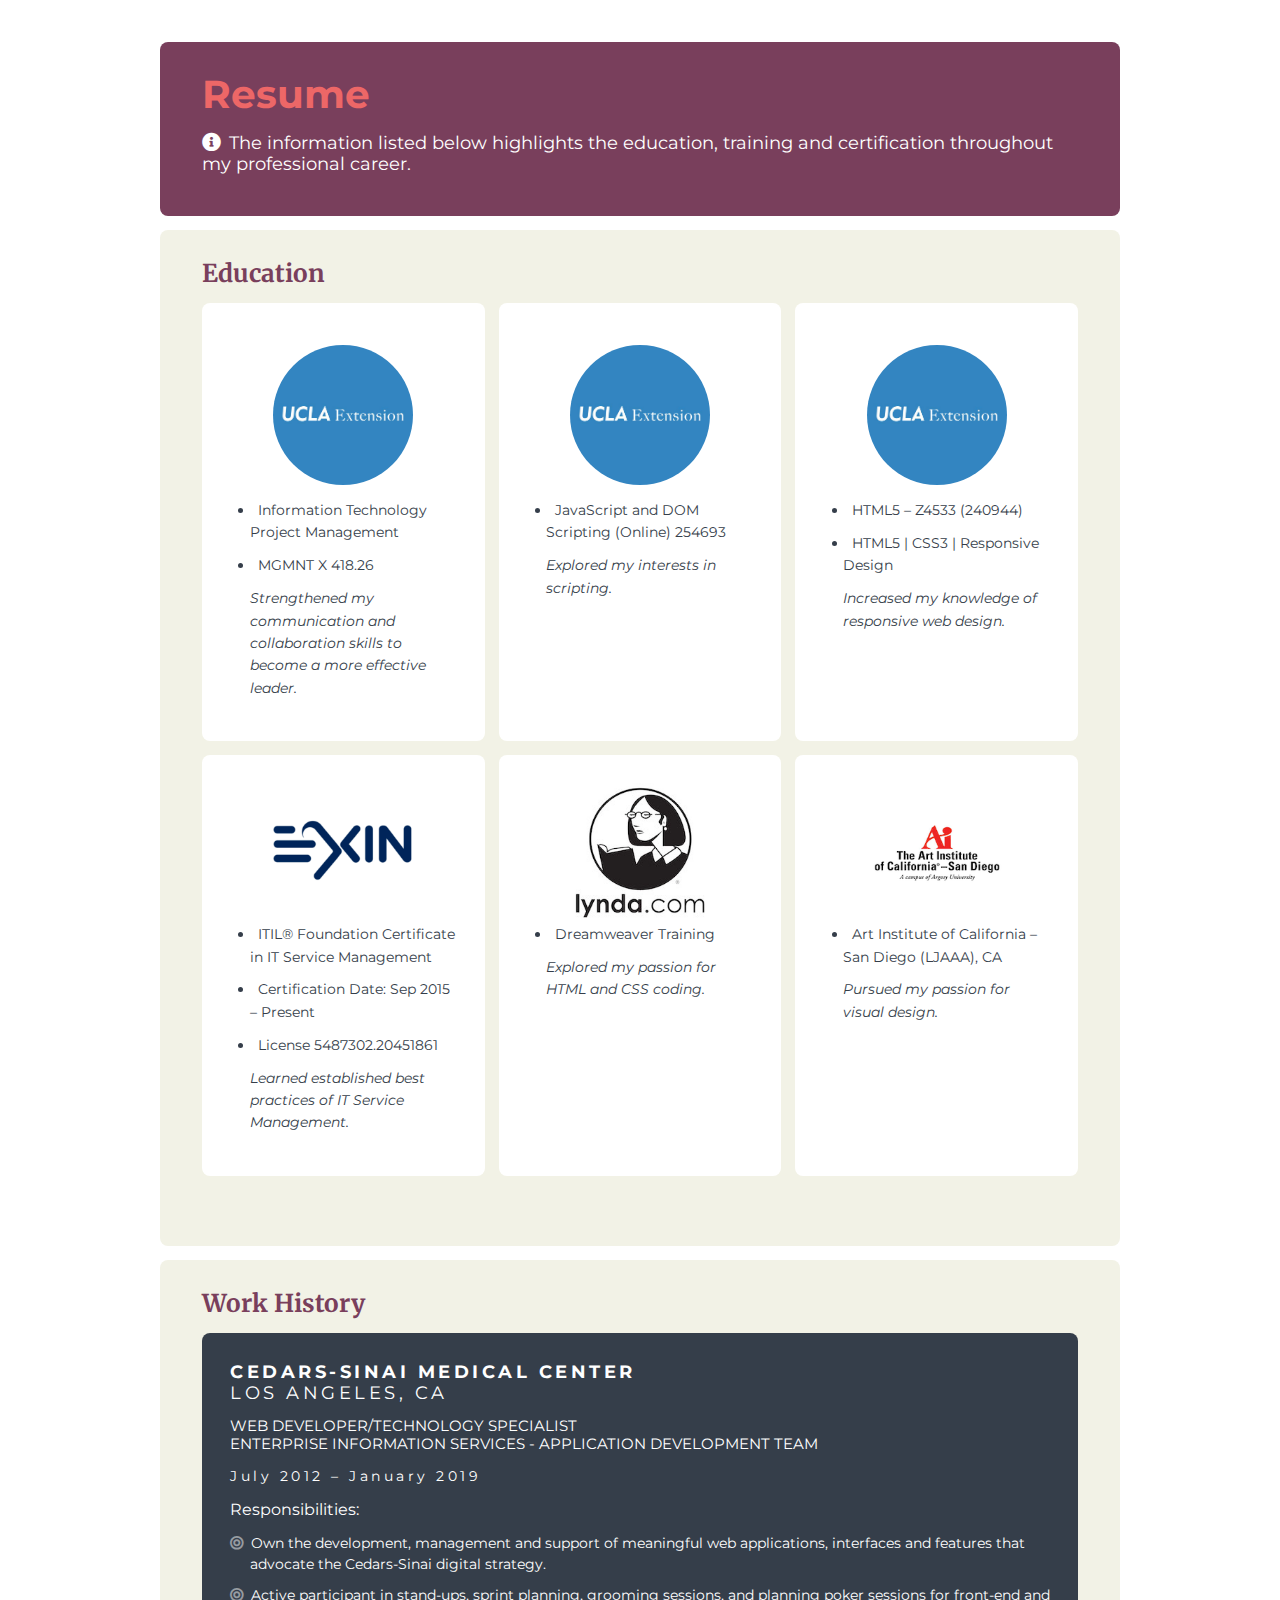
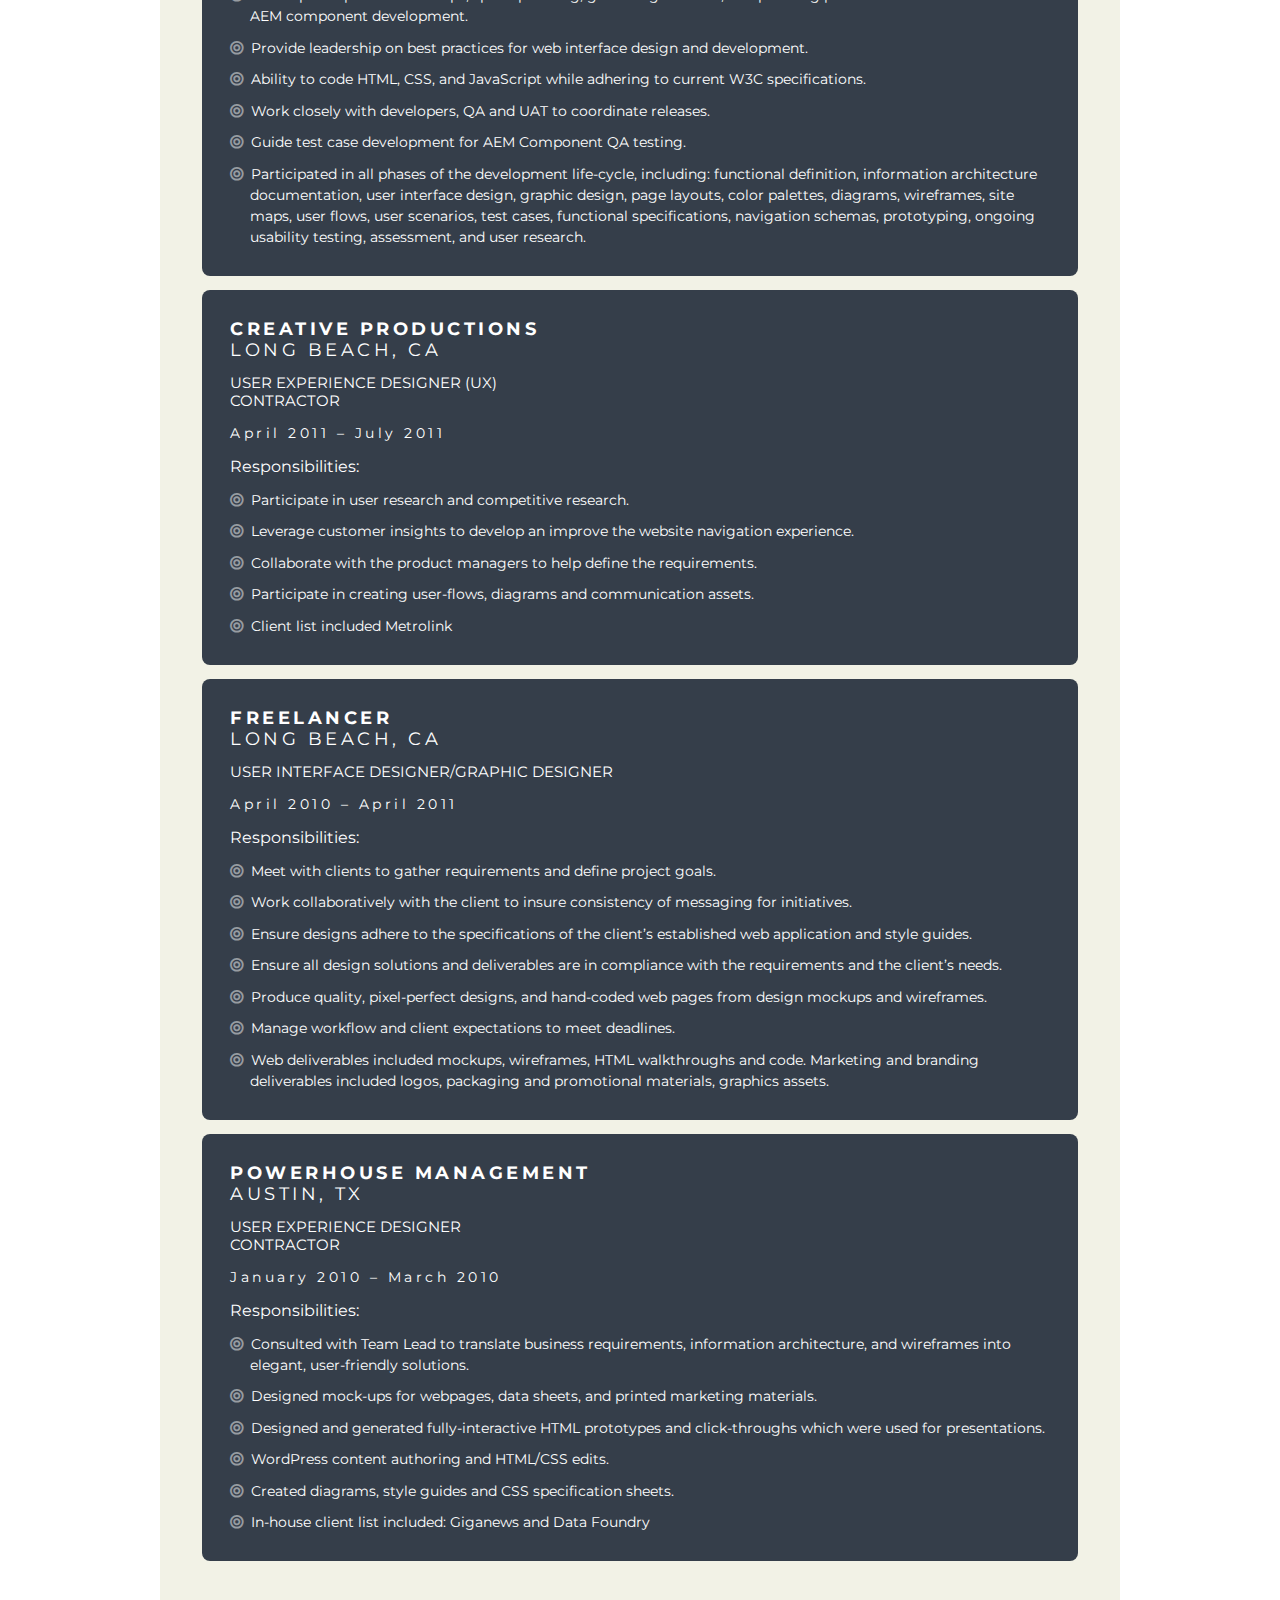
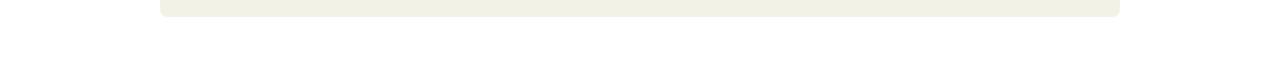
==== commit 825016f9: "update images" ====
--- a/index.html
+++ b/index.html
@@ -50,7 +50,7 @@
             </div>
             <!-- card 4 -->
             <div class="sub-component-card">
-                <img src="http://michaelrinella.com/wp-content/uploads/2018/07/itelLogo.png" alt="itel-logo" class="regular-image">
+                <img src="/img/itelLogo.png" alt="itel-logo" class="regular-image">
                 <ul class="card-list-bulls">
                     <li>ITIL® Foundation Certificate in IT Service Management</li>
                     <li>Certification Date: Sep 2015 – Present</li>
@@ -60,7 +60,7 @@
             </div>
             <!-- card 5 -->
             <div class="sub-component-card">
-                <img src="http://michaelrinella.com/wp-content/uploads/2019/01/lynda.jpg" alt="lynda.com-logo" class="regular-image">
+                <img src="/img/lynda.jpg" alt="lynda.com-logo" class="regular-image">
                 <ul class="card-list-bulls">
                     <li>Dreamweaver Training</li>
                     <li class="nobull-list"><em>Explored my passion for HTML and CSS coding.</em></li>
@@ -68,7 +68,7 @@
             </div>
             <!-- card 4 -->
             <div class="sub-component-card">
-                <img src="http://michaelrinella.com/wp-content/uploads/2019/01/aiLogo.png" alt="art-institute-logo" class="regular-image">
+                <img src="/img/aiLogo.png" alt="art-institute-logo" class="regular-image">
                 <ul class="card-list-bulls">
                     <li>Art Institute of California – San Diego (LJAAA), CA</li>
                     <li class="nobull-list"><em>Pursued my passion for visual design.</em></li>
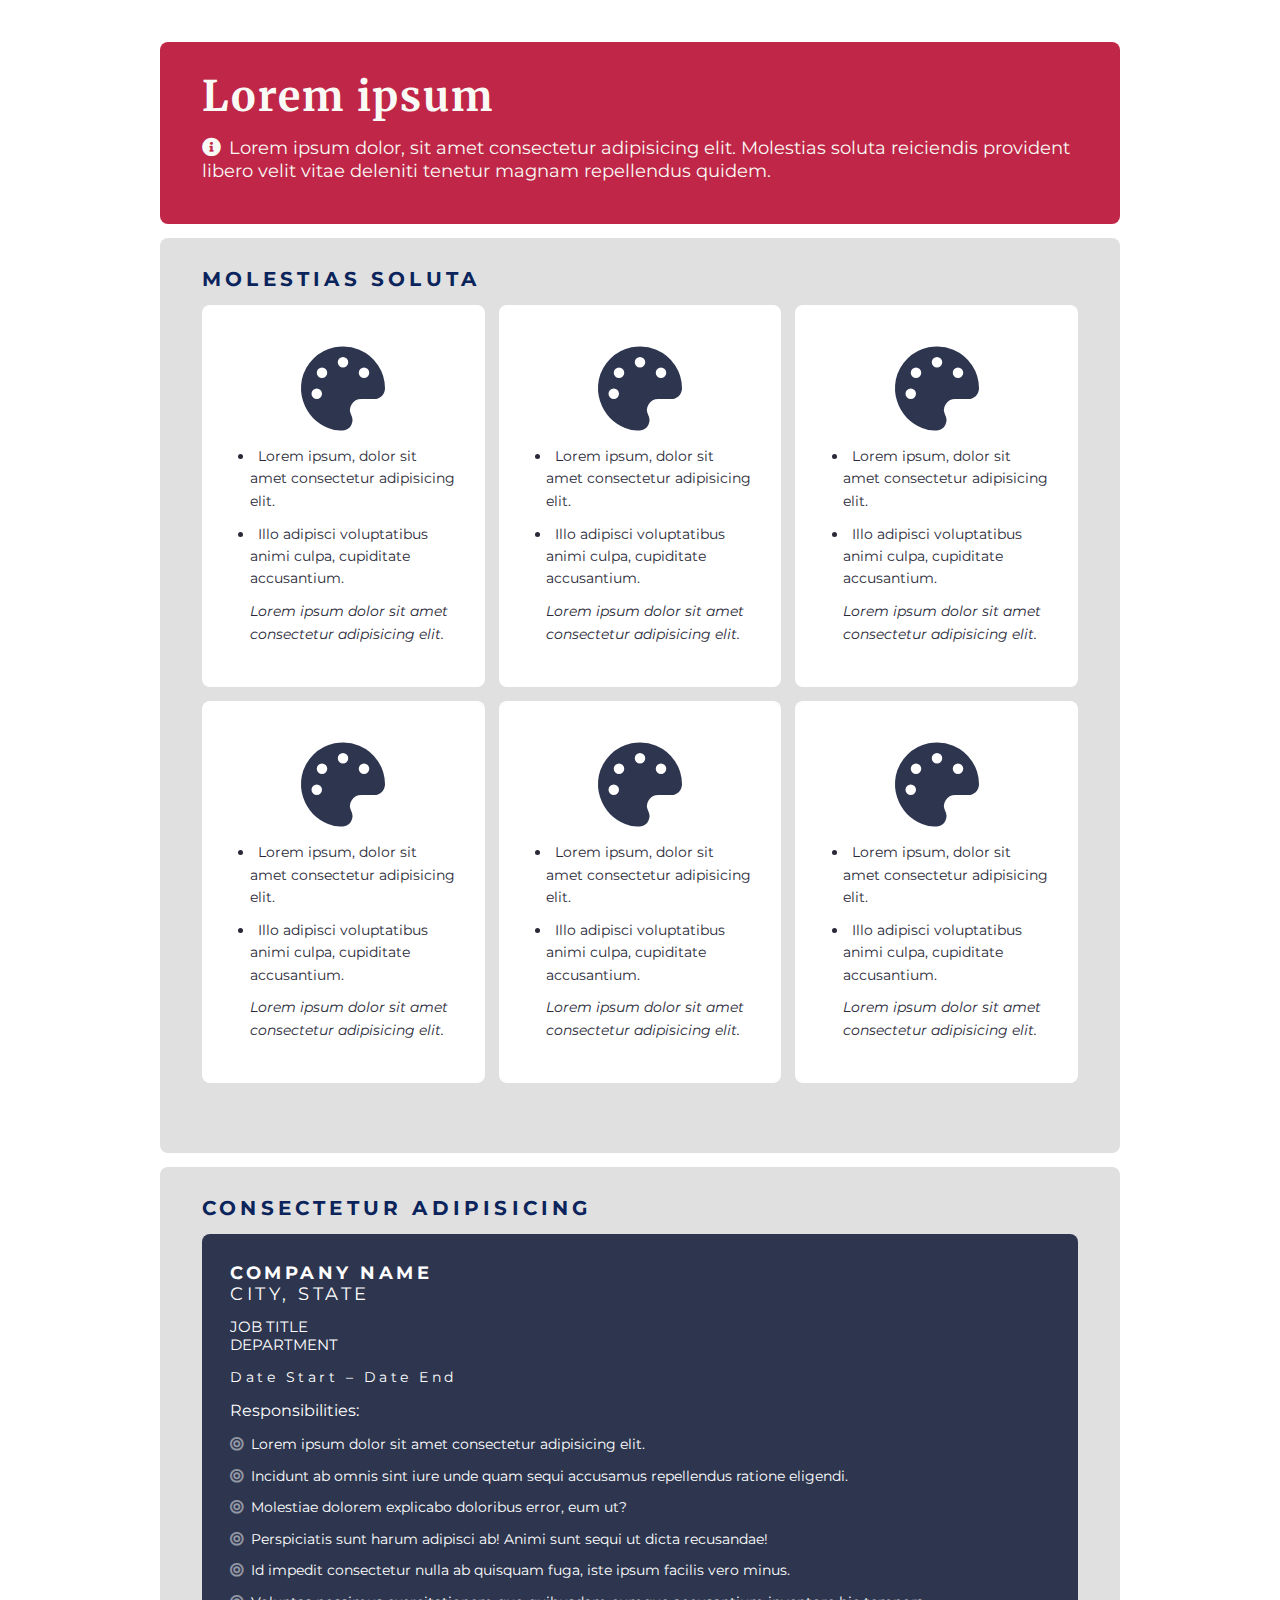
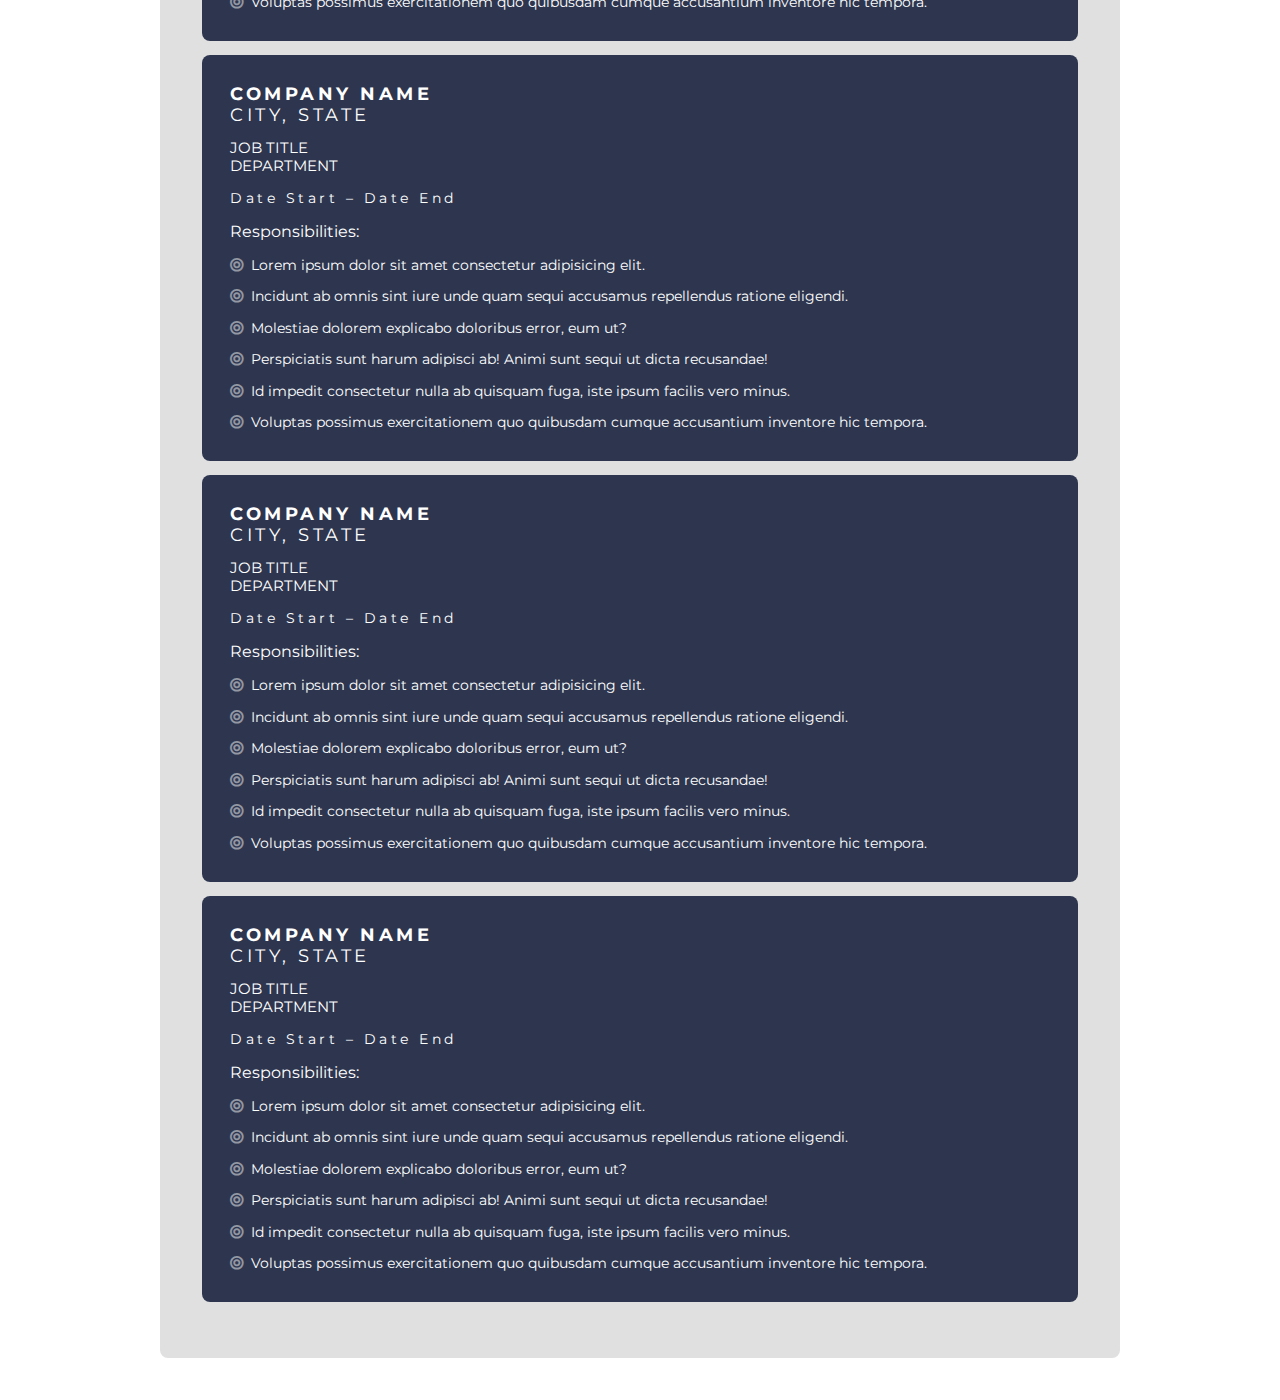
==== commit a6e5a488: "final template updates" ====
--- a/index.html
+++ b/index.html
@@ -4,10 +4,11 @@
     <meta charset="UTF-8">
     <meta name="viewport" content="width=device-width, initial-scale=1.0">
     <meta http-equiv="X-UA-Compatible" content="ie=edge">
+    <meta name="author" content="Michael Rinella">
     <link rel="stylesheet" type="text/css" href="/css/main.css">    
     <link rel="stylesheet" href="https://use.fontawesome.com/releases/v5.6.3/css/all.css">
 
-    <title>Document</title>
+    <title>Title</title>
 </head>
 <body>
 <div class="container">
@@ -15,63 +16,65 @@
     <div class="grid">
 
     <header class="component-head">
-        <h1 class="title-text">Resume</h1>
-        <p class="lead-in-text"><i class="fas fa-info-circle"></i>The information listed below highlights the education, training and certification throughout my professional career.</p>
+        <h1 class="title-text">Lorem ipsum</h1>
+        <p class="lead-in-text"><i class="fas fa-info-circle"></i>Lorem ipsum dolor, sit amet consectetur adipisicing elit. Molestias soluta reiciendis provident libero velit vitae deleniti tenetur magnam repellendus quidem.</p>
     </header>
     <section class="component-card">
 
-        <h2 class="subhead-text--lg">Education</h2>
+        <h2 class="subhead-text--lg">Molestias soluta</h2>
         <div class="component-card-wrap">
             <!-- card 1 -->
             <div class="sub-component-card">
-                <img src="/img/uclaExtlogo.jpg" alt="ucla-logo" class="round-image">
+                <div class="fpo-image"><i class="fas fa-palette"></i></div>
                 <ul class="card-list-bulls">
-                    <li>Information Technology Project Management</li>
-                    <li>MGMNT X 418.26</li>
-                    <li class="nobull-list"><em>Strengthened my communication and collaboration skills to become a more effective leader.</em></li>
+                    <li>Lorem ipsum, dolor sit amet consectetur adipisicing elit.</li>
+                    <li>Illo adipisci voluptatibus animi culpa, cupiditate accusantium.</li>
+                    <li class="nobull-list"><em>Lorem ipsum dolor sit amet consectetur adipisicing elit.</em></li>
                 </ul>
             </div>
             <!-- card 2 -->
             <div class="sub-component-card">
-                <img src="/img/uclaExtlogo.jpg" alt="ucla-logo" class="round-image">
+                <div class="fpo-image"><i class="fas fa-palette"></i></div>
                 <ul class="card-list-bulls">
-                    <li>JavaScript and DOM Scripting (Online) 254693</li>
-                    <li class="nobull-list"><em>Explored my interests in scripting.</em></li>
+                    <li>Lorem ipsum, dolor sit amet consectetur adipisicing elit.</li>
+                    <li>Illo adipisci voluptatibus animi culpa, cupiditate accusantium.</li>
+                    <li class="nobull-list"><em>Lorem ipsum dolor sit amet consectetur adipisicing elit.</em></li>
                 </ul>
             </div>
             <!-- card 3 -->
             <div class="sub-component-card">
-                <img src="/img/uclaExtlogo.jpg" alt="ucla-logo" class="round-image">
+                <div class="fpo-image"><i class="fas fa-palette"></i></div>
                 <ul class="card-list-bulls">
-                    <li>HTML5 – Z4533 (240944)</li>
-                    <li>HTML5 | CSS3 | Responsive Design</li>
-                    <li class="nobull-list"><em>Increased my knowledge of responsive web design.</em></li>
+                    <li>Lorem ipsum, dolor sit amet consectetur adipisicing elit.</li>
+                    <li>Illo adipisci voluptatibus animi culpa, cupiditate accusantium.</li>
+                    <li class="nobull-list"><em>Lorem ipsum dolor sit amet consectetur adipisicing elit.</em></li>
                 </ul>
             </div>
             <!-- card 4 -->
             <div class="sub-component-card">
-                <img src="/img/itelLogo.png" alt="itel-logo" class="regular-image">
+                <div class="fpo-image"><i class="fas fa-palette"></i></div>
                 <ul class="card-list-bulls">
-                    <li>ITIL® Foundation Certificate in IT Service Management</li>
-                    <li>Certification Date: Sep 2015 – Present</li>
-                    <li>License 5487302.20451861</li>
-                    <li class="nobull-list"><em>Learned established best practices of IT Service Management.</em></li>
+                    <li>Lorem ipsum, dolor sit amet consectetur adipisicing elit.</li>
+                    <li>Illo adipisci voluptatibus animi culpa, cupiditate accusantium.</li>
+                    <li class="nobull-list"><em>Lorem ipsum dolor sit amet consectetur adipisicing elit.</em></li>
                 </ul>
             </div>
             <!-- card 5 -->
             <div class="sub-component-card">
-                <img src="/img/lynda.jpg" alt="lynda.com-logo" class="regular-image">
+                <div class="fpo-image"><i class="fas fa-palette"></i></div>
                 <ul class="card-list-bulls">
-                    <li>Dreamweaver Training</li>
-                    <li class="nobull-list"><em>Explored my passion for HTML and CSS coding.</em></li>
+                    <li>Lorem ipsum, dolor sit amet consectetur adipisicing elit.</li>
+                    <li>Illo adipisci voluptatibus animi culpa, cupiditate accusantium.</li>
+                    <li class="nobull-list"><em>Lorem ipsum dolor sit amet consectetur adipisicing elit.</em></li>
                 </ul>
             </div>
             <!-- card 4 -->
             <div class="sub-component-card">
-                <img src="/img/aiLogo.png" alt="art-institute-logo" class="regular-image">
+                <div class="fpo-image"><i class="fas fa-palette"></i></div>
                 <ul class="card-list-bulls">
-                    <li>Art Institute of California – San Diego (LJAAA), CA</li>
-                    <li class="nobull-list"><em>Pursued my passion for visual design.</em></li>
+                    <li>Lorem ipsum, dolor sit amet consectetur adipisicing elit.</li>
+                    <li>Illo adipisci voluptatibus animi culpa, cupiditate accusantium.</li>
+                    <li class="nobull-list"><em>Lorem ipsum dolor sit amet consectetur adipisicing elit.</em></li>
                 </ul>
             </div>
 
@@ -80,69 +83,67 @@
     </section>
 
     <section class="component-box">
-        <h2 class="subhead-text--lg">Work History</h2>
+        <h2 class="subhead-text--lg">consectetur adipisicing</h2>
         <div class="component-box-wrap">
             <!-- box 1 -->
             <div class="sub-component-box">
-                <h3 class="subhead-text--md"><span>Cedars-Sinai Medical Center</span><br>Los Angeles, CA</h3>
-                <h4 class="subhead-text--sm">Web Developer/Technology Specialist<br>Enterprise Information Services - Application Development Team</h4>
-                <h5 class="date-text">July 2012 – January 2019</h5>
+                <h3 class="subhead-text--md"><span>Company Name</span><br>City, State</h3>
+                <h4 class="subhead-text--sm">Job Title<br>Department</h4>
+                <h5 class="date-text">Date Start – Date End</h5>
                 <p class="normal-text--white">Responsibilities:</p>
                 <ul class="card-list-nobulls">
-                    <li><i class="fas fa-bullseye"></i>Own the development, management and support of meaningful web applications, interfaces and features that advocate the Cedars-Sinai digital strategy.</li>
-                    <li><i class="fas fa-bullseye"></i>Active participant in stand-ups, sprint planning, grooming sessions, and planning poker sessions for front-end and AEM component development.</li>
-                    <li><i class="fas fa-bullseye"></i>Provide leadership on best practices for web interface design and development.</li>
-                    <li><i class="fas fa-bullseye"></i>Ability to code HTML, CSS, and JavaScript while adhering to current W3C specifications.</li>
-                    <li><i class="fas fa-bullseye"></i>Work closely with developers, QA and UAT to coordinate releases.</li>
-                    <li><i class="fas fa-bullseye"></i>Guide test case development for AEM Component QA testing.</li>
-                    <li><i class="fas fa-bullseye"></i>Participated in all phases of the development life-cycle, including: functional definition, information architecture documentation, user interface design, 
-                    graphic design, page layouts, color palettes, diagrams, wireframes, site maps, user flows, user scenarios, test cases, functional specifications, navigation schemas, prototyping, ongoing usability testing, assessment, and user research.</li>
-                </ul>
+                    <li><i class="fas fa-bullseye"></i>Lorem ipsum dolor sit amet consectetur adipisicing elit.</li>
+                    <li><i class="fas fa-bullseye"></i>Incidunt ab omnis sint iure unde quam sequi accusamus repellendus ratione eligendi.</li>
+                    <li><i class="fas fa-bullseye"></i>Molestiae dolorem explicabo doloribus error, eum ut?</li>
+                    <li><i class="fas fa-bullseye"></i>Perspiciatis sunt harum adipisci ab! Animi sunt sequi ut dicta recusandae!</li>
+                    <li><i class="fas fa-bullseye"></i>Id impedit consectetur nulla ab quisquam fuga, iste ipsum facilis vero minus.</li>
+                    <li><i class="fas fa-bullseye"></i>Voluptas possimus exercitationem quo quibusdam cumque accusantium inventore hic tempora.</li>
+                  </ul>
             </div>
              <!-- box 2 -->
-            <div class="sub-component-box">
-                <h3 class="subhead-text--md"><span>Creative Productions</span><br>Long Beach, CA</h3>
-                <h4 class="subhead-text--sm">User Experience Designer (UX)<br>Contractor</h4>
-                <h5 class="date-text">April 2011 – July 2011</h5>
+             <div class="sub-component-box">
+                <h3 class="subhead-text--md"><span>Company Name</span><br>City, State</h3>
+                <h4 class="subhead-text--sm">Job Title<br>Department</h4>
+                <h5 class="date-text">Date Start – Date End</h5>
                 <p class="normal-text--white">Responsibilities:</p>
                 <ul class="card-list-nobulls">
-                    <li><i class="fas fa-bullseye"></i>Participate in user research and competitive research.</li>
-                    <li><i class="fas fa-bullseye"></i>Leverage customer insights to develop an improve the website navigation experience.</li>
-                    <li><i class="fas fa-bullseye"></i>Collaborate with the product managers to help define the requirements.</li>
-                    <li><i class="fas fa-bullseye"></i>Participate in creating user-flows, diagrams and communication assets.</li>
-                    <li><i class="fas fa-bullseye"></i>Client list included Metrolink</li>
-                </ul>
+                    <li><i class="fas fa-bullseye"></i>Lorem ipsum dolor sit amet consectetur adipisicing elit.</li>
+                    <li><i class="fas fa-bullseye"></i>Incidunt ab omnis sint iure unde quam sequi accusamus repellendus ratione eligendi.</li>
+                    <li><i class="fas fa-bullseye"></i>Molestiae dolorem explicabo doloribus error, eum ut?</li>
+                    <li><i class="fas fa-bullseye"></i>Perspiciatis sunt harum adipisci ab! Animi sunt sequi ut dicta recusandae!</li>
+                    <li><i class="fas fa-bullseye"></i>Id impedit consectetur nulla ab quisquam fuga, iste ipsum facilis vero minus.</li>
+                    <li><i class="fas fa-bullseye"></i>Voluptas possimus exercitationem quo quibusdam cumque accusantium inventore hic tempora.</li>
+                    </ul>
             </div>
             <!-- box 3 -->
             <div class="sub-component-box">
-                <h3 class="subhead-text--md"><span>Freelancer</span><br>Long Beach, CA</h3>
-                <h4 class="subhead-text--sm">User Interface Designer/Graphic Designer</h4>
-                <h5 class="date-text">April 2010 – April 2011</h5>
+                <h3 class="subhead-text--md"><span>Company Name</span><br>City, State</h3>
+                <h4 class="subhead-text--sm">Job Title<br>Department</h4>
+                <h5 class="date-text">Date Start – Date End</h5>
                 <p class="normal-text--white">Responsibilities:</p>
                 <ul class="card-list-nobulls">
-                    <li><i class="fas fa-bullseye"></i>Meet with clients to gather requirements and define project goals.</li>
-                    <li><i class="fas fa-bullseye"></i>Work collaboratively with the client to insure consistency of messaging for initiatives.</li>
-                    <li><i class="fas fa-bullseye"></i>Ensure designs adhere to the specifications of the client’s established web application and style guides.</li>
-                    <li><i class="fas fa-bullseye"></i>Ensure all design solutions and deliverables are in compliance with the requirements and the client’s needs.</li>
-                    <li><i class="fas fa-bullseye"></i>Produce quality, pixel-perfect designs, and hand-coded web pages from design mockups and wireframes.</li>
-                    <li><i class="fas fa-bullseye"></i>Manage workflow and client expectations to meet deadlines.</li>
-                    <li><i class="fas fa-bullseye"></i>Web deliverables included mockups, wireframes, HTML walkthroughs and code. Marketing and branding deliverables included logos, packaging and promotional materials, graphics assets.</li>
-                </ul>
+                    <li><i class="fas fa-bullseye"></i>Lorem ipsum dolor sit amet consectetur adipisicing elit.</li>
+                    <li><i class="fas fa-bullseye"></i>Incidunt ab omnis sint iure unde quam sequi accusamus repellendus ratione eligendi.</li>
+                    <li><i class="fas fa-bullseye"></i>Molestiae dolorem explicabo doloribus error, eum ut?</li>
+                    <li><i class="fas fa-bullseye"></i>Perspiciatis sunt harum adipisci ab! Animi sunt sequi ut dicta recusandae!</li>
+                    <li><i class="fas fa-bullseye"></i>Id impedit consectetur nulla ab quisquam fuga, iste ipsum facilis vero minus.</li>
+                    <li><i class="fas fa-bullseye"></i>Voluptas possimus exercitationem quo quibusdam cumque accusantium inventore hic tempora.</li>
+                    </ul>
             </div>
             <!-- box 4 -->
             <div class="sub-component-box">
-                <h3 class="subhead-text--md"><span>Powerhouse Management</span><br>Austin, TX</h3>
-                <h4 class="subhead-text--sm">User Experience Designer<br>Contractor</h4>
-                <h5 class="date-text">January 2010 – March 2010</h5>
+                <h3 class="subhead-text--md"><span>Company Name</span><br>City, State</h3>
+                <h4 class="subhead-text--sm">Job Title<br>Department</h4>
+                <h5 class="date-text">Date Start – Date End</h5>
                 <p class="normal-text--white">Responsibilities:</p>
                 <ul class="card-list-nobulls">
-                    <li><i class="fas fa-bullseye"></i>Consulted with Team Lead to translate business requirements, information architecture, and wireframes into elegant, user-friendly solutions.</li>
-                    <li><i class="fas fa-bullseye"></i>Designed mock-ups for webpages, data sheets, and printed marketing materials.</li>
-                    <li><i class="fas fa-bullseye"></i>Designed and generated fully-interactive HTML prototypes and click-throughs which were used for presentations.</li>
-                    <li><i class="fas fa-bullseye"></i>WordPress content authoring and HTML/CSS edits.</li>
-                    <li><i class="fas fa-bullseye"></i>Created diagrams, style guides and CSS specification sheets.</li>
-                    <li><i class="fas fa-bullseye"></i>In-house client list included: Giganews and Data Foundry</li>
-                </ul>
+                    <li><i class="fas fa-bullseye"></i>Lorem ipsum dolor sit amet consectetur adipisicing elit.</li>
+                    <li><i class="fas fa-bullseye"></i>Incidunt ab omnis sint iure unde quam sequi accusamus repellendus ratione eligendi.</li>
+                    <li><i class="fas fa-bullseye"></i>Molestiae dolorem explicabo doloribus error, eum ut?</li>
+                    <li><i class="fas fa-bullseye"></i>Perspiciatis sunt harum adipisci ab! Animi sunt sequi ut dicta recusandae!</li>
+                    <li><i class="fas fa-bullseye"></i>Id impedit consectetur nulla ab quisquam fuga, iste ipsum facilis vero minus.</li>
+                    <li><i class="fas fa-bullseye"></i>Voluptas possimus exercitationem quo quibusdam cumque accusantium inventore hic tempora.</li>
+                    </ul>
             </div>
 
         </div>
--- a/css/main.css
+++ b/css/main.css
@@ -9,27 +9,43 @@
 }
 
 .title-text {
-  font-family: 'Montserrat', sans-serif;
-  font-size: 2.8rem;
+  font-family: 'Merriweather', serif;
+  font-size: 3rem;
   font-weight: 700;
-  color: #ED6767;
-  margin-bottom: 1rem;
+  color: #f9faf5;
+  margin-bottom: 1rem;
+  letter-spacing: 0.15rem;
 }
 
 .lead-in-text {
   font-family: 'Montserrat', sans-serif;
-  font-size: 1.25rem;
-  font-weight: 400;
-  color: #FFFFFF;
+  font-size: 1.30rem;
+  font-weight: 400;
+  color: #f9faf5;
 }
 
 .subhead-text--lg {
   font-family: 'Merriweather', serif;
-  font-size: 1.75rem;
+  font-family: 'Montserrat', sans-serif;
+  font-size: 1.45rem;
   font-weight: 700;
-  color: #793F5C;
+  color: #0b245b;
   margin-left: 1rem;
   margin-top: 2rem;
+  text-transform: uppercase;
+  letter-spacing: .30rem;
+}
+
+@media screen and (min-width: 414px) {
+  .subhead-text--lg {
+    padding-left: 1rem;
+  }
+}
+
+@media screen and (min-width: 990px) {
+  .subhead-text--lg {
+    padding-left: 2rem;
+  }
 }
 
 .subhead-text--md {
@@ -83,7 +99,7 @@
   font-size: 1rem;
   font-weight: 400;
   line-height: 1.6;
-  color: #353E4A;
+  color: #292939;
   list-style-position: inside;
   padding-left: 1.40rem;
   text-indent: -.80rem;
@@ -106,6 +122,14 @@
   text-indent: 0rem;
 }
 
+.sub-component-box li:not(:last-child) {
+  margin-bottom: .75rem;
+}
+
+.sub-component-card li:not(:last-child) {
+  margin-bottom: .75rem;
+}
+
 .fa-info-circle {
   font-size: 1.35rem;
   margin-right: .55rem;
@@ -113,7 +137,7 @@
 
 .fa-image, .fa-comments, .fa-code, .fa-users, .fa-chart-area, .fa-code-branch {
   font-size: 6rem;
-  color: #353E4A;
+  color: #292939;
 }
 
 .fa-bullseye {
@@ -121,26 +145,21 @@
   color: rgba(250, 250, 250, 0.5);
 }
 
-.sub-component-box li:not(:last-child) {
-  margin-bottom: .75rem;
-}
-
-.sub-component-card li:not(:last-child) {
-  margin-bottom: .75rem;
-}
-
-@media screen and (min-width: 990px) {
-  .subhead-text--lg {
-    padding-left: 2rem;
-  }
+.fa-palette {
+  font-size: 6rem;
+  color: #2E364F;
+}
+
+.fpo-image {
+  margin: 1rem auto;
 }
 
 header {
-  background: #793F5C;
+  background: #C02648;
 }
 
 .component-card {
-  background: #F2F2E6;
+  background: #E1E0E0;
 }
 
 .sub-component-card {
@@ -148,11 +167,11 @@
 }
 
 .component-box {
-  background: #F2F2E6;
+  background: #E1E0E0;
 }
 
 .sub-component-box {
-  background: #353E4A;
+  background: #2E364F;
 }
 
 img.round-image {
@@ -253,6 +272,21 @@
   align-items: flex-start;
 }
 
+@media screen and (min-width: 414px) {
+  header {
+    padding-left: 2rem;
+    padding-right: 2rem;
+  }
+  .component-card-wrap {
+    padding-left: 2rem;
+    padding-right: 2rem;
+  }
+  .component-box-wrap {
+    padding-left: 2rem;
+    padding-right: 2rem;
+  }
+}
+
 @media screen and (min-width: 768px) {
   .component-card-wrap {
     display: grid;
@@ -278,7 +312,7 @@
   .component-card {
     border-radius: 8px;
   }
-  .component-card .component-card-wrap {
+  .component-card-wrap {
     display: grid;
     display: -ms-grid;
     -ms-grid-rows: auto auto auto;
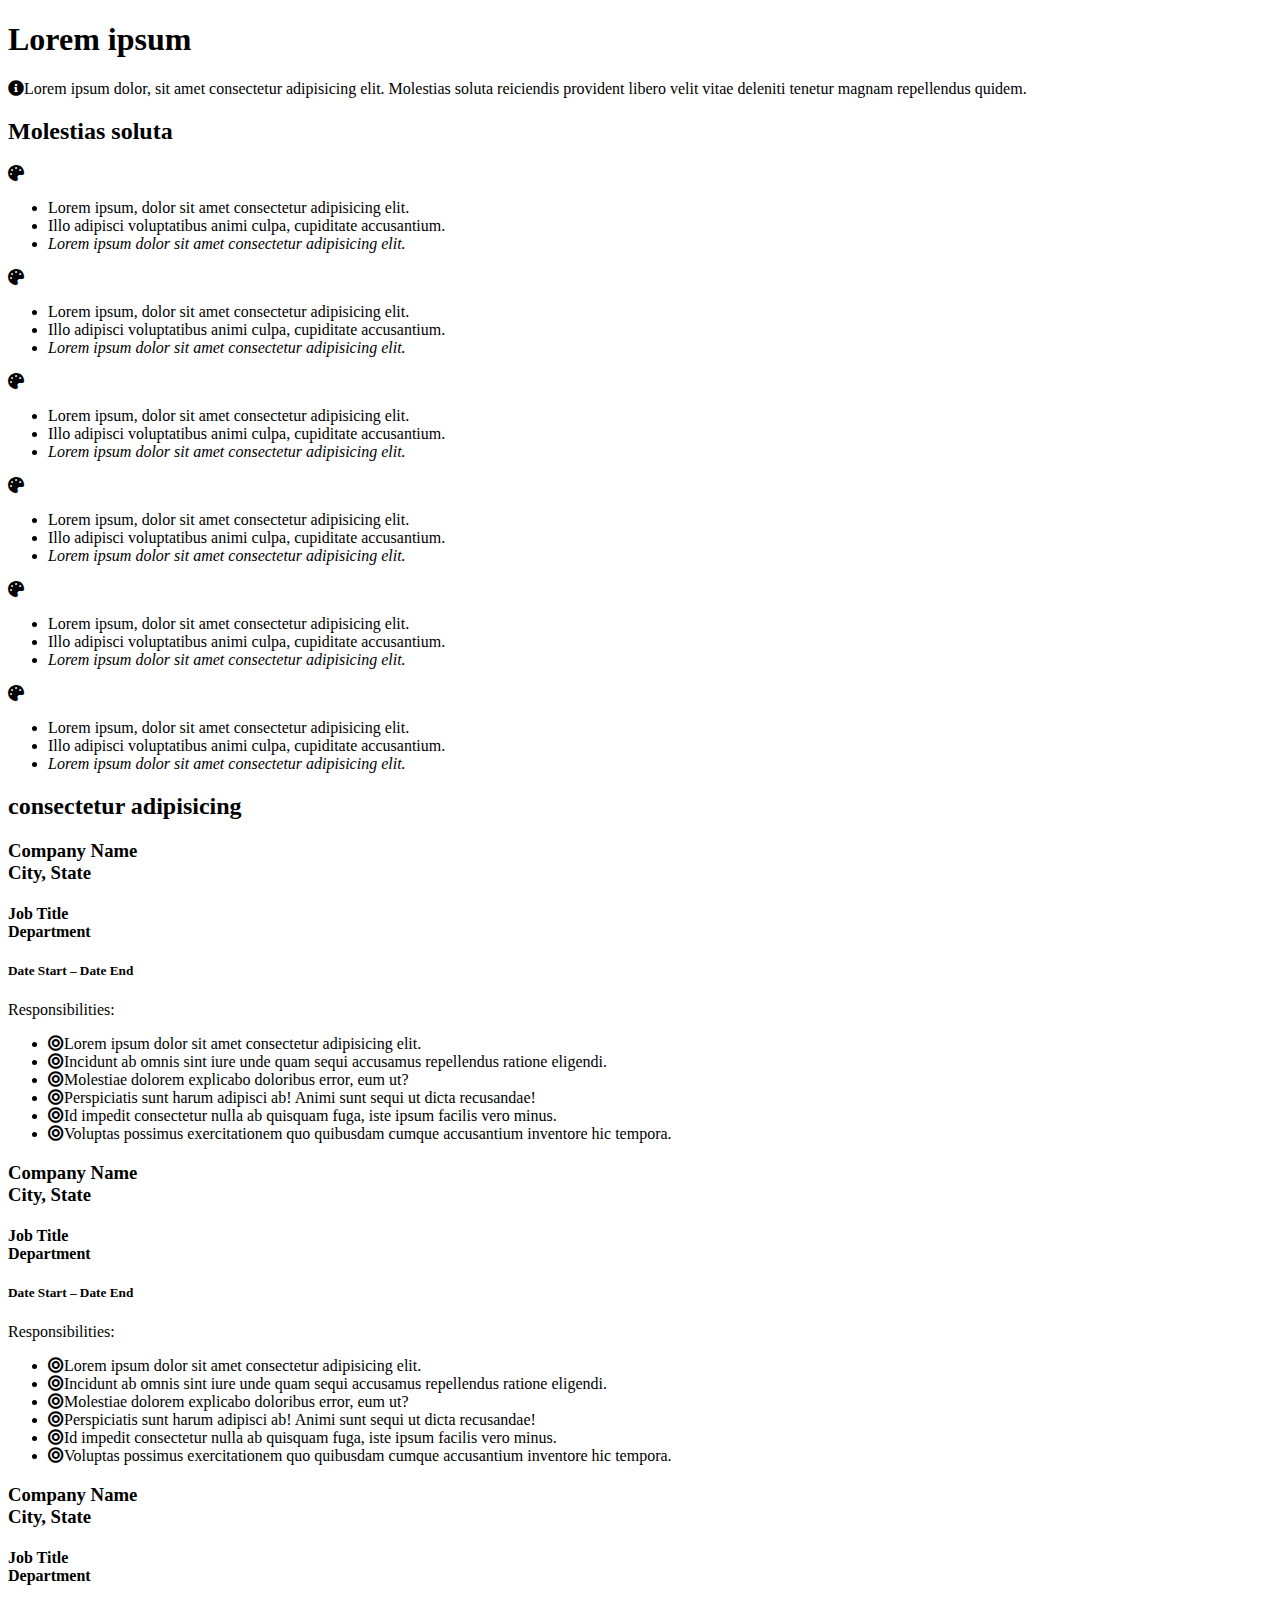
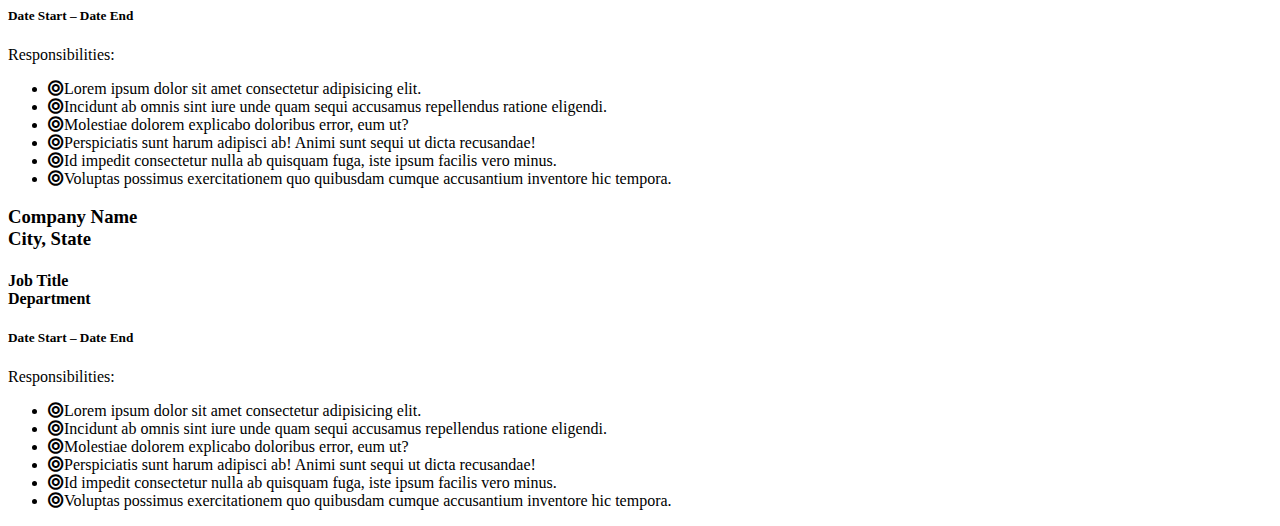
==== commit 4d7ea798: "update stylesheet url" ====
--- a/index.html
+++ b/index.html
@@ -5,7 +5,7 @@
     <meta name="viewport" content="width=device-width, initial-scale=1.0">
     <meta http-equiv="X-UA-Compatible" content="ie=edge">
     <meta name="author" content="Michael Rinella">
-    <link rel="stylesheet" type="text/css" href="/css/main.css">    
+    <link rel="stylesheet" type="text/css" href="../template07082019/css/main.css">    
     <link rel="stylesheet" href="https://use.fontawesome.com/releases/v5.6.3/css/all.css">
 
     <title>Title</title>
